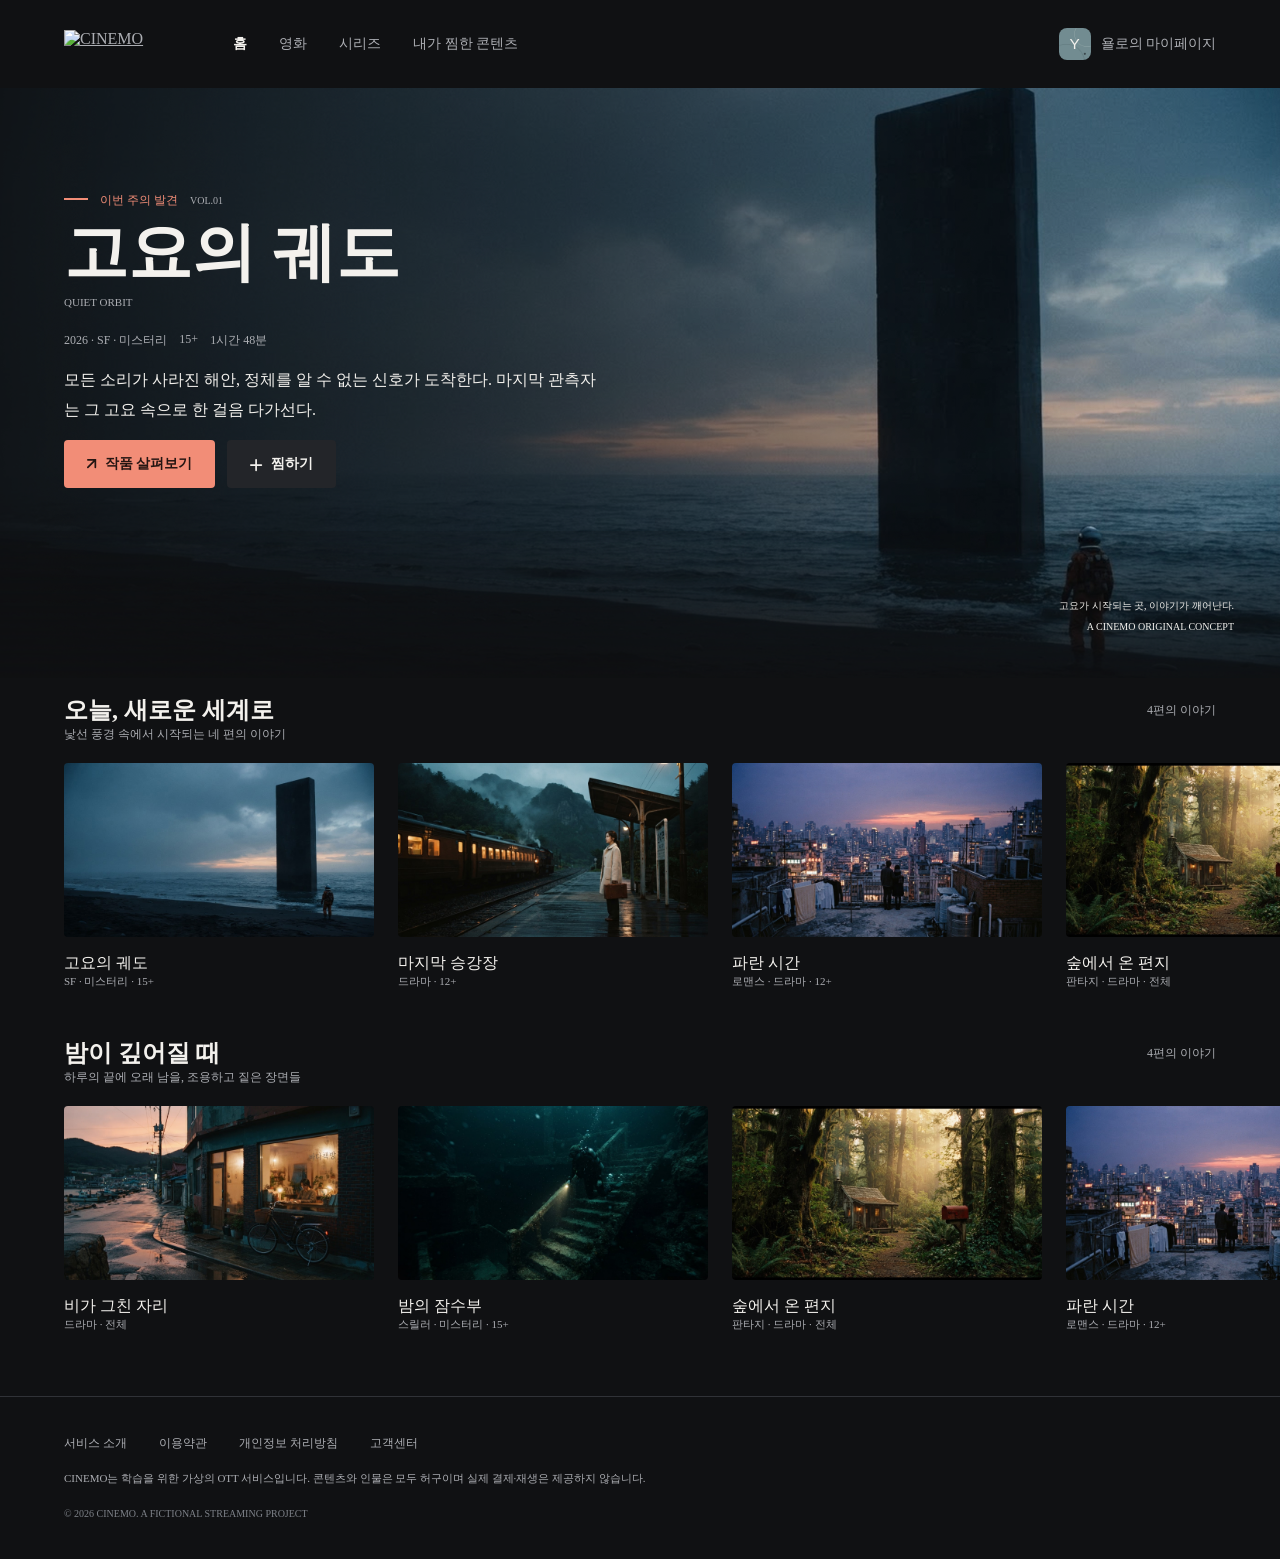
==== index.html @ b401ea73 "리셋css" ====
<!doctype html>
<html lang="ko">
  <head>
    <meta charset="UTF-8" />
    <meta name="viewport" content="width=device-width, initial-scale=1.0" />
    <title>Cinemo - Home</title>
    <link rel="stylesheet" href="styles/reset.css" />
    <link rel="stylesheet" href="styles/style.css" />
  </head>
  <body>
    <header class="header">
      <a href="index.html" class="header-logo">
        <img
          src="assets/images/netflex-identity.svg"
          alt="CINEMO"
          class="header-logo-image"
      /></a>
      <nav class="header-nav">
        <a href="index.html" class="header-nav-link header-nav-link-selected"
          >홈</a
        >
        <a href="index.html#section-1" class="header-nav-link">영화</a>
        <a href="index.html#section-2" class="header-nav-link">시리즈</a>
        <a href="mypage.html#my-content" class="header-nav-link"
          >내가 찜한 콘텐츠</a
        >
      </nav>
      <a href="mypage.html" class="header-profile">
        <span class="header-avatar">
          <img
            src="assets/images/profile-b.webp"
            alt="프로필"
            class="header-avatar-image"
          />
          <span class="header-avatar-letter">Y</span>
        </span>
        <span class="header-profile-name">욜로의 마이페이지</span>
      </a>
    </header>
    <main>
      <div class="m-s-1">
        <div class="main-visual">
          <img
            class="mv-poster"
            src="./assets/images/quiet-orbit.webp"
            alt="해변에 서 있는 거대한 석판과 사람"
          />
          <img
            class="mv-left-gradation"
            src="./assets/images/Reading-scrim.png"
            alt=""
          />
          <img
            class="mv-bottom-gradation"
            src="./assets/images/Image-fade.png"
            alt=""
          />
          <div class="main-visual-info">
            <div class="mv-up">
              <div class="mv-header">
                <span class="mv-header-badge">이번 주의 발견</span>
                <span class="mv-header-volume">VOL.01</span>
              </div>
              <div class="mv-title">
                <h1 class="mv-title-text">고요의 궤도</h1>
                <p class="mv-title-subtitle">QUIET ORBIT</p>
              </div>
              <div class="mv-details">
                <ul>
                  <li>2026 · SF · 미스터리</li>
                  <li>15+</li>
                  <li>1시간 48분</li>
                </ul>
              </div>
              <p class="mv-description">
                모든 소리가 사라진 해안, 정체를 알 수 없는 신호가 도착한다.
                마지막 관측자는 그 고요 속으로 한 걸음 다가선다.
              </p>
              <div class="mv-buttons">
                <a href="index.html#section-1" class="mv-button-left">
                  <img src="./assets/icon.svg" alt="" />
                  <span>작품 살펴보기</span>
                </a>
                <a href="mypage.html#my-content" class="mv-button-right">
                  <img src="./assets/plus-icon.svg" alt="" />
                  <span>찜하기</span>
                </a>
              </div>
            </div>
            <div class="mv-down">
              <p>고요가 시작되는 곳, 이야기가 깨어난다.</p>
              <p>A CINEMO ORIGINAL CONCEPT</p>
            </div>
          </div>
        </div>
      </div>
      <div class="m-s-2">
        <section id="section-1" class="today-new-world">
          <div class="tnw-header">
            <div class="tnw-header-up">
              <h2 class="tnw-header-up-title">오늘, 새로운 세계로</h2>
              <p class="tnw-header-up-text">4편의 이야기</p>
            </div>
            <p class="tnw-header-down">
              낯선 풍경 속에서 시작되는 네 편의 이야기
            </p>
          </div>
          <ul class="tnw-content">
            <li class="m-content-first-child">
              <article class="main-content-view quiet-orbit">
                <a href="assets/images/quiet-orbit.webp">
                  <img
                    src="./assets/images/quiet-orbit.webp"
                    alt="해변에 서있는 거대한 석판과 사람"
                /></a>
                <div>
                  <h3>고요의 궤도</h3>
                  <p>SF · 미스터리 · 15+</p>
                </div>
              </article>
            </li>
            <li>
              <article class="main-content-view last-platform">
                <a href="assets/images/last-platform.webp">
                  <img
                    src="./assets/images/last-platform.webp"
                    alt="기차가 지나가는 승강장에 서있는 여인"
                /></a>
                <div>
                  <h3>마지막 승강장</h3>
                  <p>드라마 · 12+</p>
                </div>
              </article>
            </li>
            <li>
              <article class="main-content-view blue-hour">
                <a href="assets/images/blue-hour.webp">
                  <img
                    src="./assets/images/blue-hour.webp"
                    alt="건물 옥상에서 도시를 내려다보는 남녀"
                /></a>
                <div>
                  <h3>파란 시간</h3>
                  <p>로맨스 · 드라마 · 12+</p>
                </div>
              </article>
            </li>
            <li class="m-content-last-child">
              <article class="main-content-view forest-letter">
                <a href="assets/images/forest-letter.webp">
                  <img
                    src="./assets/images/forest-letter.webp"
                    alt="숲속에 있는 오래된 집과 우체통"
                /></a>
                <div>
                  <h3>숲에서 온 편지</h3>
                  <p>판타지 · 드라마 · 전체</p>
                </div>
              </article>
            </li>
          </ul>
        </section>
        <section id="section-2" class="deep-night">
          <div class="dn-header">
            <div class="dn-header-up">
              <h2 class="dn-header-up-title">밤이 깊어질 때</h2>
              <p class="dn-header-up-text">4편의 이야기</p>
            </div>
            <p class="dn-header-down">
              하루의 끝에 오래 남을, 조용하고 짙은 장면들
            </p>
          </div>
          <ul class="dn-content">
            <li class="m-content-first-child">
              <article class="main-content-view after-rain">
                <a href="assets/images/after-rain.webp">
                  <img
                    src="./assets/images/after-rain.webp"
                    alt="비가 그친 해변마을에 가게와 앞에있는 자전거"
                /></a>
                <div>
                  <h3>비가 그친 자리</h3>
                  <p>드라마 · 전체</p>
                </div>
              </article>
            </li>
            <li>
              <article class="main-content-view night-diver">
                <a href="assets/images/night-diver.webp">
                  <img
                    src="./assets/images/night-diver.webp"
                    alt="바닷속에 계단을 내려가는 잠수부"
                /></a>
                <div>
                  <h3>밤의 잠수부</h3>
                  <p>스릴러 · 미스터리 · 15+</p>
                </div>
              </article>
            </li>
            <li>
              <article class="main-content-view forest-letter">
                <a href="assets/images/forest-letter.webp">
                  <img
                    src="./assets/images/forest-letter.webp"
                    alt="숲속에 있는 오래된 집과 우체통"
                /></a>
                <div>
                  <h3>숲에서 온 편지</h3>
                  <p>판타지 · 드라마 · 전체</p>
                </div>
              </article>
            </li>
            <li class="m-content-last-child">
              <article class="main-content-view blue-hour">
                <a href="assets/images/blue-hour.webp">
                  <img
                    src="./assets/images/blue-hour.webp"
                    alt="건물 옥상에서 도시를 내려다보는 남녀"
                /></a>
                <div>
                  <h3>파란 시간</h3>
                  <p>로맨스 · 드라마 · 12+</p>
                </div>
              </article>
            </li>
          </ul>
        </section>
      </div>
    </main>
    <footer class="footer">
      <nav class="footer-nav">
        <a href="#" class="footer-link">서비스 소개</a>
        <a href="#" class="footer-link">이용약관</a>
        <a href="#" class="footer-link">개인정보 처리방침</a>
        <a href="#" class="footer-link">고객센터</a>
      </nav>
      <p class="footer-notice">
        <span class="footer-notice-line"
          >CINEMO는 학습을 위한 가상의 OTT 서비스입니다.</span
        >
        <span class="footer-notice-line"
          >콘텐츠와 인물은 모두 허구이며 실제 결제·재생은 제공하지
          않습니다.</span
        >
      </p>
      <p class="footer-copyright">
        © 2026 CINEMO. A FICTIONAL STREAMING PROJECT
      </p>
    </footer>
  </body>
</html>
---- styles/style.css ----
/*기본세팅*/
:root {
  --background: #101113;
  --surface: #1a1c1f;
  --text: #f3f1ed;
  --secondary: #acaeb3;
  --warm-coral: #f28d77;
  --border: #303237;
  --main-button-text: #241512;
  --sub-button-text: #232529;
  --profile-background: #1a1c1f;
}
body {
  background-color: var(--background);
  margin: 0;
}

h1,
h2,
h3,
h4,
h5,
h6 {
  color: var(--text);
}
p {
  color: var(--secondary);
}
span {
  color: var(--secondary);
}
a {
  color: var(--secondary);
}
li {
  color: var(--secondary);
}
/*기본세팅*/

/*공통 헤더 */
.header {
  display: flex;
  align-items: center;
  gap: 56px;
  padding: 0px 64px;
  background-color: #101113;
  height: 88px;
  max-width: 1440px;
  margin: auto;
}

.header-logo {
  display: flex;
  align-items: center;
}

.header-logo-image {
  width: 113px;
  height: 29px;
}

.header-nav {
  display: flex;
  flex: 1;
  gap: 32px;
}

.header-nav-link {
  color: #acaeb3;
  font-size: 14px;
  font-weight: 400;
  line-height: 1;
  text-decoration: none;
}

.header-nav-link-selected {
  color: #f3f1ed;
  font-weight: 700;
}

.header-profile {
  display: flex;
  align-items: center;
  gap: 10px;
  color: #f3f1ed;
  font-size: 14px;
  line-height: 1;
  text-decoration: none;
}

.header-avatar {
  position: relative;
  display: flex;
  align-items: center;
  justify-content: center;
  width: 32px;
  height: 32px;
}

.header-avatar-image {
  position: absolute;
  top: 0;
  left: 0;
  width: 100%;
  height: 100%;
  border-radius: 8px;
  object-fit: cover;
  z-index: 0;
}

.header-avatar-image {
  position: absolute;
  top: 0;
  left: 0;
  width: 100%;
  height: 100%;
  border-radius: 8px;
  object-fit: cover;
  z-index: 0;
}

.header-avatar-letter {
  position: relative;
  z-index: 1;
  color: var(--text);
  font-family: "inter", sans-serif;
  font-size: 15.36px;
  font-weight: 400;
  line-height: 1;
}

@media (max-width: 767px) {
  .header {
    flex-wrap: wrap;
    gap: 0;
    height: auto;
    padding: 0;
  }

  .header-logo {
    height: 72px;
  }

  .header-logo-image {
    width: 93px;
    height: 23px;
  }

  .header-profile {
    height: 72px;
    margin-left: auto;
    margin-right: 24px;
  }

  .header-profile-name {
    display: none;
  }

  .header-nav {
    order: 1;
    flex: 0 0 100%;
    align-items: center;
    gap: 24px;
    height: 48px;
    border-bottom: 1px solid #303237;
  }

  .header-nav-link {
    font-size: 13px;
  }
  .header-nav {
    overflow-x: auto;
    padding-right: 0px;
  }
}
@media (max-width: 1023px) {
  .header {
    padding: 0 32px;
  }
}

/*공통 헤더 끝*/

.footer {
  display: flex;
  flex-direction: column;
  gap: 20px;
  padding: 40px 64px;
  border-top: 1px solid #303237;
  max-width: 1440px;
  margin: auto;
}
.footer-nav {
  display: flex;
  gap: 32px;
}
.footer-link {
  color: #acaeb3;
  font-size: 12px;
  line-height: 1;
  text-decoration: none;
  white-space: nowrap;
}
.footer-notice {
  margin: 0;
  color: #7e8289;
  font-size: 11px;
  line-height: 1.8;
}
.footer-copyright {
  margin: 0;
  color: #7e8289;
  font-size: 10px;
  line-height: 1;
  white-space: nowrap;
}
@media (max-width: 767px) {
  .footer-nav {
    gap: 20px;
  }
  .footer-notice-line {
    display: block;
  }
  .footer {
    padding: 32px 24px;
  }
}
@media (max-width: 359px) {
  .footer {
    padding: 32px 16px;
  }
  .footer-nav {
    gap: 16px;
  }
  .footer-notice {
    font-size: 10px;
  }
}

/*메인 인덱스 시작*/

/*메인 인덱스 섹션1 시작*/

.main-visual {
  position: relative;
  width: 100%;
  height: 590px;
  overflow: hidden;
  max-width: 1440px;
  margin: auto;
}
.mv-poster {
  width: 100%;
  height: 100%;
  object-fit: cover;
  position: absolute;
  z-index: 0;
}
.m-s-1 ul {
  list-style: none;
  margin: 0;
  padding: 0;
}
.mv-left-gradation {
  width: 100%;
  height: 100%;
  object-fit: cover;
  position: absolute;
  z-index: 1;
}
.mv-bottom-gradation {
  width: 100%;
  height: 25%;
  object-fit: cover;
  position: absolute;
  z-index: 1;
  bottom: 0;
}
.main-visual-info {
  width: 100%;
  height: 100%;
  position: relative;
  z-index: 2;
  gap: 24px;
  display: flex;
  flex-direction: column;
  padding: 104px 505px 72px 64px;
}

.mv-up {
  width: 540px;
  gap: 24px;
}
.mv-down {
  align-self: flex-end;
  margin-right: 100px;
}
.mv-header {
  display: flex;
  align-items: center;
  gap: 12px;
}
.mv-header-badge::before {
  content: "";
  width: 24px;
  height: 2px;
  background-color: var(--warm-coral);
  display: inline-block;
  margin-bottom: 4px;
  margin-right: 12px;
}
.mv-details > ul {
  display: flex;
  flex-direction: row;
  gap: 12px;
  margin-top: 24px;
}
.mv-buttons {
  display: flex;
  flex-direction: row;
  gap: 12px;
}
.mv-button-left {
  background-color: var(--warm-coral);
  width: 151px;
  height: 48px;
  border: none;
  border-radius: 4px;
  display: flex;
  justify-content: center;
  align-items: center;
  gap: 8px;
  display: inline-flex;
  align-items: center;
  text-decoration: none;
}
.mv-button-right {
  background-color: var(--sub-button-text);
  width: 109px;
  height: 48px;
  border: none;
  border-radius: 4px;
  display: flex;
  justify-content: center;
  align-items: center;
  gap: 8px;
  display: inline-flex;
  align-items: center;
  text-decoration: none;
}
.mv-button-right img {
  padding-top: 3px;
}
.mv-buttons button {
  cursor: pointer;
}
.mv-button-left:hover {
  background-color: #f7a18e;
}
.mv-button-left:active {
  background-color: #de765f;
}
.mv-button-right:hover {
  background-color: #35383d;
}
.mv-button-right:active {
  background-color: #17191c;
}

.mv-down {
  display: flex;
  flex-direction: column;
  gap: 8px;
  align-items: end;
  margin: auto 110px 150px auto;
}

.mv-header-badge {
  font-size: 12px;
  font-weight: 500;
  color: var(--warm-coral);
}
.mv-header-volume {
  font-size: 10px;
  font-weight: 400;
}
.mv-title-text {
  font-size: 64px;
  font-weight: 700;
  margin: 0;
}
.mv-title-subtitle {
  font-size: 11px;
  font-weight: 400;
  margin: 0;
}
.mv-details li {
  font-size: 12px;
  font-weight: 400;
}
.mv-description {
  font-size: 16px;
  font-weight: 400;
  line-height: 185%;
  color: var(--text);
}
.mv-button-left span {
  font-size: 14px;
  font-weight: 700;
  color: var(--main-button-text);
}
.mv-button-right span {
  font-size: 14px;
  font-weight: 700;
  color: var(--text);
}

.mv-down p {
  font-size: 10px;
  font-weight: 400;
  margin: 0;
  color: var(--text);
}

@media (max-width: 767px) {
  .main-visual {
    position: relative;
    width: 100%;
    height: 573px;
    overflow: hidden;
    margin: auto;
    object-position: center;
  }
  .mv-poster {
    width: 100%;
    height: 390px;
    object-position: 70%center;
  }
  .mv-up {
    width: 342px;
    gap: 20px;
  }
  .mv-left-gradation {
    display: none;
  }
  .mv-bottom-gradation {
    height: 50%;
    margin-bottom: 183px;
  }
  .main-visual-info {
    margin-top: 185px;
    padding-left: 24px;
  }
  .mv-down {
    display: none;
  }
  .mv-title-text {
    font-size: 40px;
  }
  .mv-description {
    font-size: 14px;
  }
}
.main-content-view {
  cursor: pointer;
}
/*메인 인덱스 섹션1 끝*/

/*메인 인덱스 섹션2 시작*/

main .m-s-2 img {
  width: 310px;
  height: 174px;
  object-fit: cover;
  border-radius: 4px;
}
.m-s-2 ul {
  list-style: none;
  margin: 0;
  padding: 0;
  overflow-x: auto;
}
.m-s-2 ul::-webkit-scrollbar {
  height: 5px;
  width: 100%;
}
.m-s-2 ul::-webkit-scrollbar-track {
  background-color: var(--sub-button-text);
}
.m-s-2 ul::-webkit-scrollbar-thumb {
  background-color: #7e8289;
}
.m-s-2 ul::-webkit-scrollbar-thumb:hover {
  background-color: #a5adb7;
}
.today-new-world,
.deep-night {
  display: flex;
  flex-direction: column;
  box-sizing: border-box;
  gap: 20px;
  max-width: 1440px;
  margin: auto;
}
.today-new-world {
  padding-top: 16px;
}
.deep-night {
  padding-top: 48px;
  padding-bottom: 64px;
}
.tnw-header,
.dn-header {
  display: flex;
  flex-direction: column;
  box-sizing: border-box;
  max-width: 1440px;
  padding: 0 64px 0 64px;
}
.tnw-header-up,
.dn-header-up {
  display: flex;
  flex-direction: row;
  justify-content: space-between;
  box-sizing: border-box;
  align-items: center;
}

.tnw-content,
.dn-content {
  display: flex;
  flex-direction: row;
  column-gap: 24px;
  width: 100%;
  box-sizing: border-box;
}
.main-content-view {
  display: flex;
  flex-direction: column;
  width: 100%;
  box-sizing: border-box;
  gap: 12px;
}
.m-content-first-child {
  padding-left: 64px;
}
.m-content-last-child {
  padding-right: 64px;
}

.today-new-world h2,
.deep-night h2 {
  font-size: 24px;
  font-weight: 700;
  margin: 0;
}
.today-new-world h3,
.deep-night h3 {
  font-size: 16px;
  font-weight: 500;
  margin: 0;
}
.tnw-content p,
.dn-content p {
  font-size: 11px;
  font-weight: 400;
  margin: 0;
}
.tnw-header p,
.dn-header p {
  font-size: 12px;
  font-weight: 400;
  margin: 0;
}
@media (max-width: 1023px) {
  .m-s-2 ul::-webkit-scrollbar {
    height: 4px;
  }
}
@media (max-width: 767px) {
  .tnw-header,
  .dn-header {
    padding: 0 24px 0 24px;
  }
  .m-content-first-child {
    padding-left: 24px;
  }
  .m-content-last-child {
    padding-right: 24px;
  }
  .today-new-world {
    padding-top: 8px;
  }
  .deep-night {
    padding-top: 36px;
    padding-bottom: 40px;
  }
  .tnw-header-up-text,
  .dn-header-up-text {
    display: none;
  }
  .today-new-world h2,
  .deep-night h2 {
    font-size: 20px;
  }
  .m-s-2 ul::-webkit-scrollbar {
    height: 3px;
  }
}

/*메인 인덱스 섹션2 끝*/

/*마이페이지 시작*/

@media (max-width: 767px) {
  .mypage-mypage .mypage-profile {
    margin-left: auto 24px auto 24px;
  }
}

/*마이페이지 헤더 시작*/
.header-profile-name-mypage {
  color: #f28d77;
}
@media (max-width: 767px) {
  .header-profile-name-mypage {
    display: none;
  }
}
/*마이페이지 헤더 끝*/

/*마이페이지 섹션 시작*/
.mypage-container {
  max-width: 1440px;
  margin: auto;
  padding: 56px 64px 64px;
  gap: 48px;
}
.mypage-mypage {
  align-content: center;
  gap: 12px;
  margin-bottom: 48px;
}
.mypage-my-cinemo {
  font-size: 11px;
  color: var(--warm-coral);
  margin: 0;
}
.mypage-mypage h1 {
  margin: 0;
  padding-bottom: 12px;
  padding-top: 12px;
}
.mypage-mypage h2 {
  font-size: 40px;
  font-weight: 700;
  margin: 0;
}
.mypage-mypage-p {
  font-size: 15px;
  color: var(--secondary);
  margin: 0;
}
.mypage-mypage h1 {
  font-size: 40px;
}

/*마이페이지 마이프로필*/

.mypage-profile {
  display: flex;
  background-color: var(--profile-background);
  border-radius: 4px;
  padding: 32px;
  box-sizing: border-box;
  height: 152px;
}
.mypage-profile-image-box {
  display: flex;
  flex-direction: row;
  align-items: center;
  gap: 24px;
  justify-content: space-between;
  width: 100%;
}
.mypage-profile-imageY {
  display: flex;
  justify-content: center;
  align-items: center;
  width: 88px;
  height: 88px;
  font-size: 42px;
  background: url("../assets/images/profile-b.webp") center / contain no-repeat;
  flex-shrink: 0;
}
.mypage-profile-image-Y {
  color: var(--text);
}
.maypage-profile-moum {
  display: flex;
  flex-direction: row;
}
.mypage-profile-name-yolo {
  display: flex;
  align-items: center;
  gap: 12px;
  margin: 0px;
}
.mypage-profile-left-menu {
  display: flex;
  flex-direction: row;
  align-items: center;
  gap: 28px;
}
.mypage-profile-name-text {
  display: flex;
  flex-direction: column;
  margin: 0;
  gap: 8px;
}
.mypage-profile-name-text > div {
  display: flex;
  flex-direction: row;
  gap: 12px;
  align-items: center;
}
.mypage-basic-profile {
  font-size: 11px;
  color: var(--warm-coral);
}
.mypage-profile-button-mom {
  display: flex;
  align-items: center;
}
.mypage-profile-button {
  display: flex;
  align-items: center;
  border: 1px solid var(--border);
  height: 48px;
  padding: 0 24px;
  border-radius: 4px;
  text-decoration: none;
  gap: 8px;
}
.mypage-profile-button:hover {
  background-color: #2b2e33;
}
.mypage-profile-button:active {
  background-color: #101113;
}
.mypage-profile-img {
  width: 15px;
  height: 13.5px;
}
.mypage-profile-name-yolo {
  font-size: 28px;
  font-weight: 700;
  margin: 0;
}
.mypage-basic-profile {
  font-size: 11px;
  font-weight: 400;
  margin: 0;
}
.mypage-profile-button span {
  font-size: 14px;
  font-weight: 700;
  color: var(--text);
}
.mypage-profile-s-text {
  font-size: 13px;
  font-weight: 400;
  margin: 0;
}
.mypage-profile-s-text-2 {
  font-size: 11px;
  font-weight: 400;
  margin: 0;
  color: #7e8289;
}
.mypage-profile-s-pc {
  margin: 0px;
}
.mypage-profile-s-mobile {
  display: none;
}
@media (max-width: 767px) {
  .mypage-profile-button {
    display: flex;
    background-color: var(--profile-background);
    color: var(--text);
    border: 1px solid var(--border);
    border-radius: 4px;
    font-size: 13px;
    gap: 9.5px;
    padding: 15.5px 22px;
  }
  .mypage-profile-img {
    display: none;
  }
  .mypage-mypage {
    align-content: center;
    gap: 12px;
  }
  .mypage-profile {
    display: flex;
    background-color: var(--profile-background);
    margin: 48px 0;
    width: 100%;
    height: 176px;
  }
  .mypage-mypage h1 {
    font-size: 30px;
  }
  .mypage-container {
    padding: 36px 24px 40px 24px;
  }
  .maypage-profile-moum {
    flex-direction: column;
  }
  .mypage-profile-s-text-2 {
    display: none;
  }
  .mypage-profile-s-pc {
    display: none;
  }
  .mypage-profile-s-mobile {
    display: block;
    font-size: 11px;
  }
}
@media (max-width: 767px) {
  .mypage-profile {
    padding: 24px;
  }
  .mypage-profile-image-box {
    flex-direction: column;
    align-items: flex-start;
  }
  .mypage-profile-button {
    display: flex;
    align-items: center;
    border: 1px solid var(--border);
    height: 16px;
    padding: 12px 16px;
    border-radius: 4px;
    text-decoration: none;
    gap: 8px;
  }
  .mypage-profile-button-mom {
    display: flex;
    justify-content: space-between;
    width: 100%;
  }
  .mypage-profile-imageY {
    width: 64px;
    height: 64px;
  }
  .mypage-profile-s-mobile {
    margin: 0;
  }
  .mypage-profile {
    height: 176px;
  }
  .mypage-profile-imageY {
    font-size: 30.72px;
  }
  .mypage-profile-name-yolo {
    font-size: 22px;
  }
}

/* 컨텐츠 */

.content-images {
  margin-top: 48px;
}
.mypage-content-header {
  display: flex;
  align-items: center;
  flex-direction: row;
  justify-content: space-between;
}
.mypage-content {
  display: grid;
  grid-template-columns: repeat(4, minmax(0, 1fr));
  gap: 24px;
  width: auto;
  height: auto;
  object-fit: cover;
  list-style: none;
  padding: 0;
}
.mypage-content div img {
  max-width: 100%;
  padding: 0px;
}
.mypage-content-header h2 {
  font-size: 24px;
  font-weight: 700;
  margin: 0;
}
.mypage-content-header p {
  font-size: 12px;
  font-weight: 400;
  margin: 0;
}
.mypage-image-box {
  position: relative;
}
.check-box {
  position: absolute;
  background-color: #101113d9;
  top: 10px;
  right: 10px;
  width: 28px;
  height: 28px;
  border-radius: 4px;
  display: flex;
  justify-content: center;
  align-items: center;
}
.mypage-content h3 {
  font-size: 16px;
  font-weight: 500;
  margin: 0;
  padding-bottom: 4px;
}
.mypage-content p {
  font-size: 11px;
  font-weight: 400;
  margin: 0;
}
@media (max-width: 767px) {
  .mypage-content {
    grid-template-columns: repeat(2, minmax(0, 1fr));
    margin: 24px 0 36px;
    gap: 16px;
  }
  .mypage-content h3 {
    font-size: 14px;
  }
  .mypage-content-header h2 {
    font-size: 20px;
  }
}

/* 계정 설정 */

.mypage-account-settings {
  margin-top: 48px;
  display: flex;
  flex-direction: column;
  gap: 24px;
}
.mypage-content-text-moum {
  display: flex;
  flex-direction: row;
}
.mypage-content-list > div {
  padding: 24px 0;
}
.mypage-content-text-e {
  display: flex;
  align-items: center;
  border-top: 1px solid var(--border);
  border-bottom: 1px solid var(--border);
  justify-content: space-between;
}
.mypage-content-text-p {
  display: flex;
  align-items: center;
  border-bottom: 1px solid var(--border);
  justify-content: space-between;
}
.mypage-content-text-m {
  display: flex;
  align-items: center;
  border-bottom: 1px solid var(--border);
  justify-content: space-between;
}
.mypage-content-text-l {
  display: flex;
  align-items: center;
  border-bottom: 1px solid var(--border);
  justify-content: space-between;
}
.mypage-content-text {
  display: flex;
  width: 180px;
}
.mypage-content-button {
  display: flex;
  margin-left: auto;
  background-color: var(--background);
  border: none;
  color: var(--warm-coral);
  flex-shrink: 0;
}
.mypage-logout {
  display: flex;
  flex-direction: row;
  align-items: center;
}
.mypage-content-logout-p {
  margin: 0;
}
.mypage-content-logout-link {
  margin-left: auto;
  text-decoration: none;
}
.mypage-content-logout-button {
  color: var(--secondary);
  background-color: var(--background);
  border: none;
}
.mypage-profile-button:hover {
  cursor: pointer;
}
.mypage-content li:hover {
  cursor: pointer;
}
.mypage-content-button {
  cursor: pointer;
}
.mypage-content-logout-button {
  cursor: pointer;
}
.mypage-account-settings h2 {
  font-size: 24px;
  font-weight: 700;
  margin: 0;
}
.mypage-content-text {
  font-size: 14px;
  font-weight: 400;
  margin: 0;
}
.mypage-content-input {
  font-size: 14px;
  font-weight: 400;
  margin: 0;
  color: var(--text);
}
.mypage-content-button {
  font-size: 13px;
  font-weight: 400;
  margin: 0;
}
.mypage-content-logout-p {
  font-size: 11px;
  font-weight: 400;
  margin: 0;
  color: #7e8289;
}
.mypage-content-logout-button {
  font-size: 13px;
  font-weight: 400;
  margin: 0;
}
@media (max-width: 767px) {
  .mypage-content-text-moum {
    display: flex;
    flex-direction: column;
    gap: 6px;
    height: auto;
  }
  .mypage-content-text {
    margin: 0;
  }
  .mypage-content-input {
    margin: 0;
  }
  .mypage-account-settings h2 {
    font-size: 20px;
  }
}

/*프로필 섹션 시작*/

.profile-selection {
  gap: 56px;
  padding-top: 116px;
  padding-bottom: 120px;
}
.profile-introduction {
  gap: 16px;
}
.profile-eyebrow {
  display: flex;
  justify-content: center;
  font-size: 10px;
  color: var(--warm-coral);
}

.profile-title {
  display: flex;
  justify-content: center;
  font-size: 40px;
  color: var(--text);
}

.profile-description {
  display: flex;
  justify-content: center;
  font-size: 15px;
  color: var(--secondary);
}

.profile-options {
  display: flex;
  flex-direction: row;
  justify-content: center;
  gap: 40px;
  margin-top: 56px;
  margin-bottom: 56px;
}

.profile-card {
  display: flex;
  flex-direction: column;
  width: 152px;
  gap: 16px;
  text-decoration: none;
}
.profile-image {
  display: flex;
  justify-content: center;
  align-items: center;
  flex-shrink: 0;
  width: 152px;
  height: 152px;
  border-radius: 8px;
  background-size: cover;
  background-position: center;
  color: #f3f1ed;
  font-family: "Inter", sans-serif;
  font-size: 72.96px;
  font-weight: 400;
  line-height: 1;
}

.profile-image-y {
  background-color: #718c91;
  background-image: url("../assets/images/profile-b.webp");
}
.profile-image-j {
  background-color: #c0a57e;
  background-image: url("../assets/images/profile-y.webp");
}
.profile-image-m {
  background-color: #9593ad;
  background-image: url("../assets/images/Profile-p.webp");
}
.profile-image-g {
  background-color: #7b8c75;
  background-image: url("../assets/images/profile-g.webp");
}

.profile-info {
  display: flex;
  flex-direction: column;
  align-items: center;
  gap: 6px;
}
.profile-name {
  margin: 0;
  font-size: 18px;
  line-height: 1.2;
  color: var(--text);
  text-align: center;
}

.profile-bio {
  margin: 0;
  font-size: 11px;
  line-height: 1.2;
  color: var(--secondary);
  text-align: center;
}
.button-mom {
  display: flex;
  justify-content: center;
  align-items: center;
}
.button-mom a {
  text-decoration: none;
}
.profile-manage-button {
  background-color: var(--background);
  width: 138px;
  height: 48px;
  display: flex;
  justify-content: center;
  align-items: center;
  border: 1px solid var(--border);
  border-radius: 4px;
  cursor: pointer;
  text-decoration: none;
  gap: 8px;
}
.profile-manage-button:hover {
  background-color: #202226;
}
.profile-manage-button:active {
  background-color: #08090a;
}
.profile-label {
  font-size: 14px;
  color: var(--text);
}
/*프로필 섹션 끝*/

/*프로필 푸터 시작*/
.profile-footer {
  display: flex;
  justify-content: center;
  font-size: 12px;
  color: var(--secondary);
}
/*프로필 푸터 끝*/

/*프로필 끝*/
@media (max-width: 767px) {
  .profile-selection {
    padding: 56px 24px;
  }
  .profile-title {
    font-size: 28px;
  }
  .profile-info p {
    display: none;
  }
  .profile-description {
    font-size: 13px;
    margin-top: 0;
    margin-bottom: 40px;
  }
  .profile-manage-button {
    margin-top: 40px;
  }
  .profile-footer {
    display: flex;
    height: 111px;
  }
  .profile-options {
    display: grid;
    grid-template-columns: 1fr 1fr;
    column-gap: 32px;
    justify-items: center;
    align-items: center;
    margin: auto;
    width: 60%;
  }
}
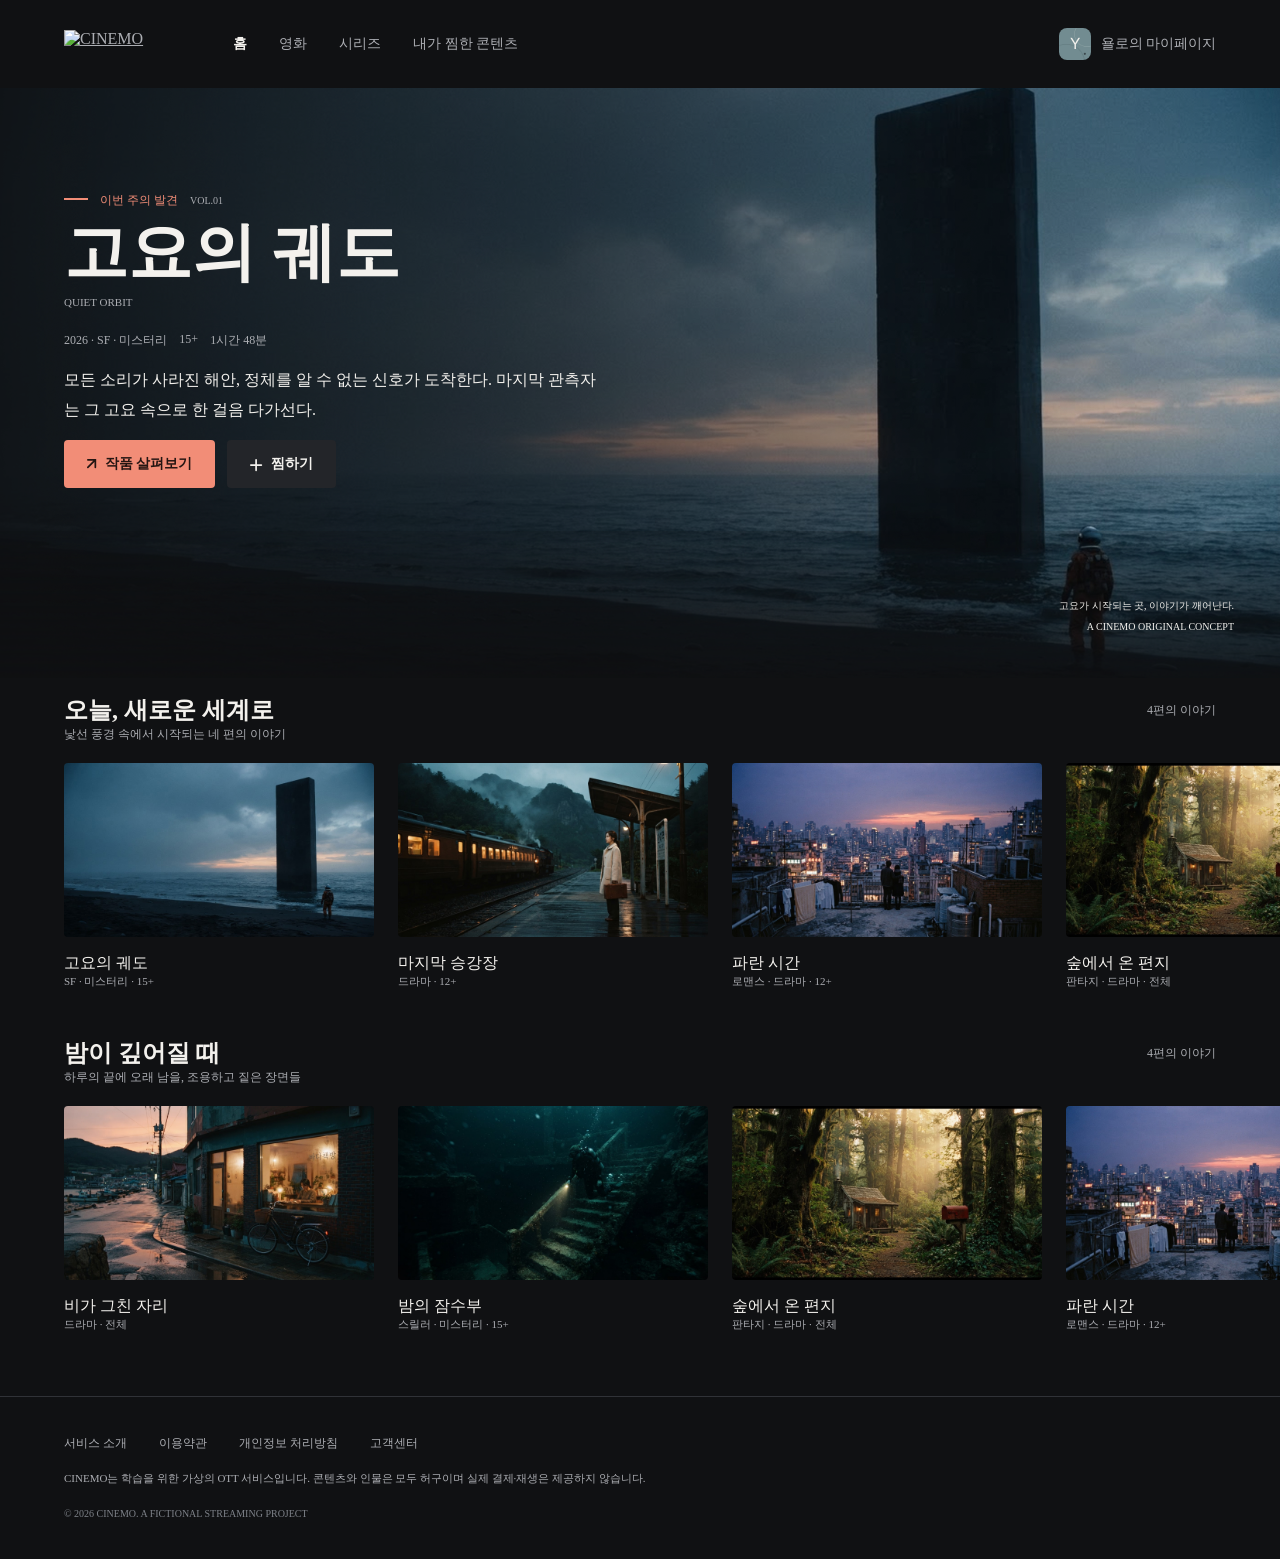
==== commit 214515cd: "폰트넣기" ====
--- a/index.html
+++ b/index.html
@@ -6,6 +6,14 @@
     <title>Cinemo - Home</title>
     <link rel="stylesheet" href="styles/reset.css" />
     <link rel="stylesheet" href="styles/style.css" />
+    <link
+      href="https://fonts.googleapis.com/css2?family=Noto+Sans+KR:wght@400;500;600;700&display=swap"
+      rel="stylesheet"
+    />
+    <link
+      href="https://fonts.googleapis.com/css2?family=Inter:wght@400;500;600;700&display=swap"
+      rel="stylesheet"
+    />
   </head>
   <body>
     <header class="header">
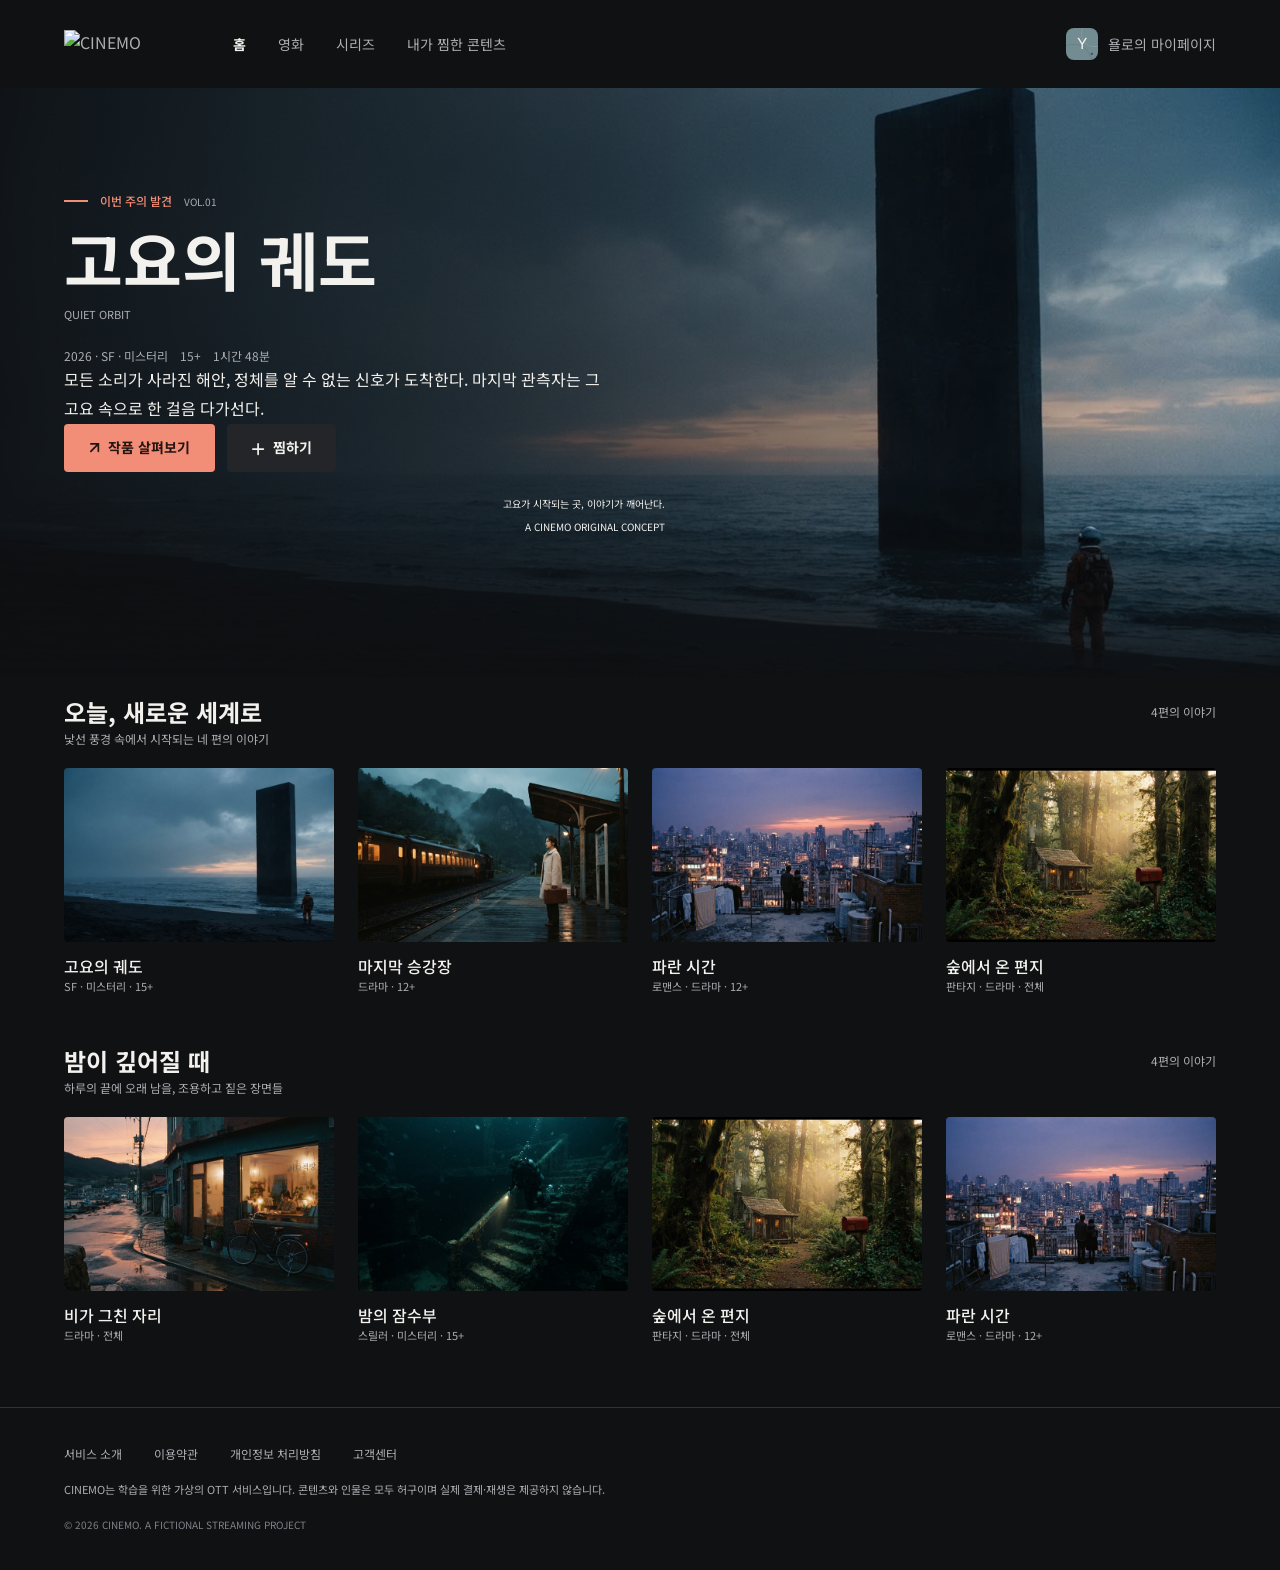
==== commit c4c1b364: "폰트 링크" ====
--- a/index.html
+++ b/index.html
@@ -6,6 +6,8 @@
     <title>Cinemo - Home</title>
     <link rel="stylesheet" href="styles/reset.css" />
     <link rel="stylesheet" href="styles/style.css" />
+    <link rel="preconnect" href="https://fonts.googleapis.com" />
+    <link rel="preconnect" href="https://fonts.gstatic.com/" crossorigin />
     <link
       href="https://fonts.googleapis.com/css2?family=Noto+Sans+KR:wght@400;500;600;700&display=swap"
       rel="stylesheet"
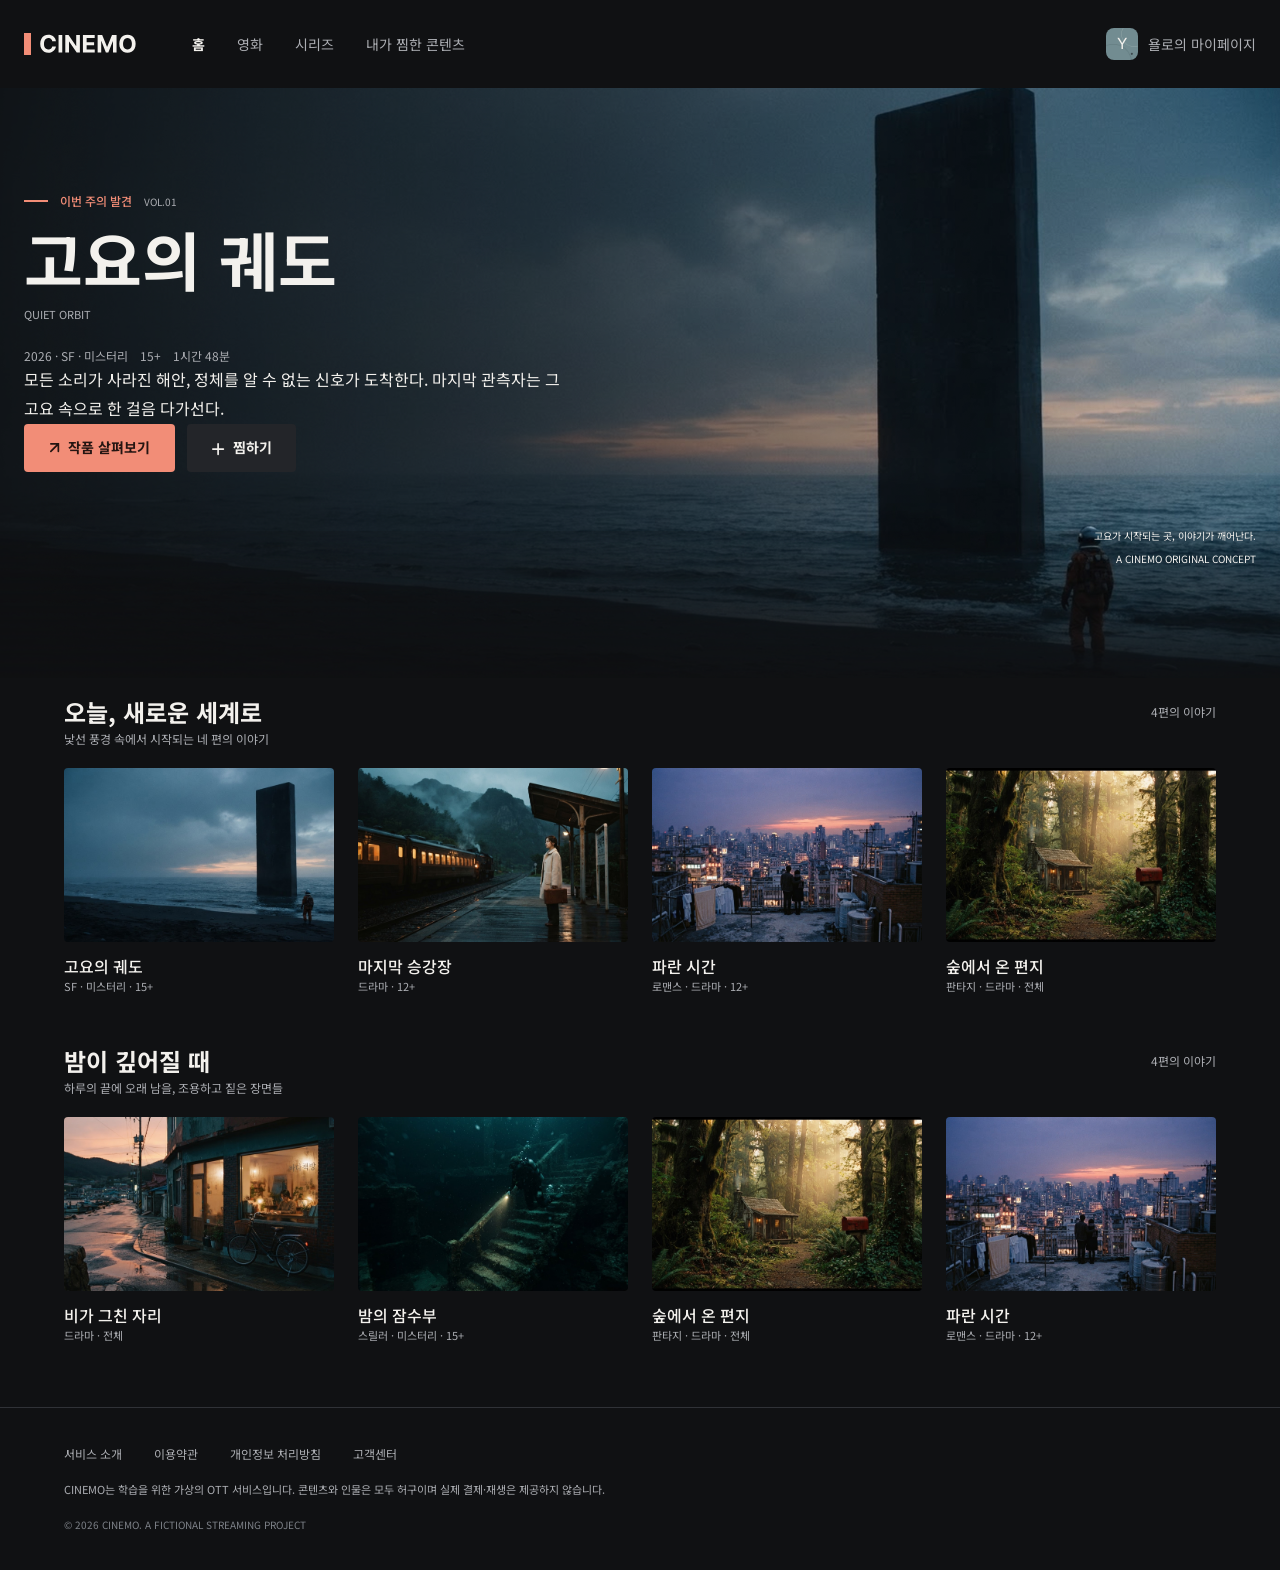
==== commit b3554969: "mypage 최종" ====
--- a/index.html
+++ b/index.html
@@ -19,33 +19,47 @@
   </head>
   <body>
     <header class="header">
-      <a href="index.html" class="header-logo">
-        <img
-          src="assets/images/netflex-identity.svg"
-          alt="CINEMO"
-          class="header-logo-image"
-      /></a>
-      <nav class="header-nav">
-        <a href="index.html" class="header-nav-link header-nav-link-selected"
-          >홈</a
-        >
-        <a href="index.html#section-1" class="header-nav-link">영화</a>
-        <a href="index.html#section-2" class="header-nav-link">시리즈</a>
-        <a href="mypage.html#my-content" class="header-nav-link"
-          >내가 찜한 콘텐츠</a
-        >
-      </nav>
-      <a href="mypage.html" class="header-profile">
-        <span class="header-avatar">
-          <img
-            src="assets/images/profile-b.webp"
-            alt="프로필"
-            class="header-avatar-image"
-          />
-          <span class="header-avatar-letter">Y</span>
-        </span>
-        <span class="header-profile-name">욜로의 마이페이지</span>
-      </a>
+      <div class="header-inner-container">
+        <h1>
+          <a href="index.html" class="header-logo">
+            <svg
+              width="112"
+              height="22"
+              viewBox="0 0 112 22"
+              fill="none"
+              xmlns="http://www.w3.org/2000/svg"
+            >
+              <rect width="7" height="22" fill="#F28D77" />
+              <path
+                d="M31.9176 8.15625H28.1847C28.1165 7.6733 27.9773 7.24432 27.767 6.86932C27.5568 6.48864 27.2869 6.16477 26.9574 5.89773C26.6278 5.63068 26.2472 5.42614 25.8153 5.28409C25.3892 5.14205 24.9261 5.07102 24.4261 5.07102C23.5227 5.07102 22.7358 5.29545 22.0653 5.74432C21.3949 6.1875 20.875 6.83523 20.5057 7.6875C20.1364 8.53409 19.9517 9.5625 19.9517 10.7727C19.9517 12.017 20.1364 13.0625 20.5057 13.9091C20.8807 14.7557 21.4034 15.3949 22.0739 15.8267C22.7443 16.2585 23.5199 16.4744 24.4006 16.4744C24.8949 16.4744 25.3523 16.4091 25.7727 16.2784C26.1989 16.1477 26.5767 15.9574 26.9062 15.7074C27.2358 15.4517 27.5085 15.142 27.7244 14.7784C27.946 14.4148 28.0994 14 28.1847 13.5341L31.9176 13.5511C31.821 14.3523 31.5795 15.125 31.1932 15.8693C30.8125 16.608 30.2983 17.2699 29.6506 17.8551C29.0085 18.4347 28.2415 18.8949 27.3494 19.2358C26.4631 19.571 25.4602 19.7386 24.3409 19.7386C22.7841 19.7386 21.392 19.3864 20.1648 18.6818C18.9432 17.9773 17.9773 16.9574 17.267 15.6222C16.5625 14.2869 16.2102 12.6705 16.2102 10.7727C16.2102 8.86932 16.5682 7.25 17.2841 5.91477C18 4.57955 18.9716 3.5625 20.1989 2.86364C21.4261 2.15909 22.8068 1.80682 24.3409 1.80682C25.3523 1.80682 26.2898 1.94886 27.1534 2.23295C28.0227 2.51705 28.7926 2.93182 29.4631 3.47727C30.1335 4.01704 30.679 4.67898 31.0994 5.46307C31.5256 6.24716 31.7983 7.14489 31.9176 8.15625ZM38.2543 2.04545V19.5H34.5639V2.04545H38.2543ZM55.8899 2.04545V19.5H52.7024L45.1087 8.5142H44.9808V19.5H41.2905V2.04545H44.5291L52.0632 13.0227H52.2166V2.04545H55.8899ZM58.9389 19.5V2.04545H70.7003V5.08807H62.6293V9.24716H70.0952V12.2898H62.6293V16.4574H70.7344V19.5H58.9389ZM73.6342 2.04545H78.1854L82.9922 13.7727H83.1967L88.0035 2.04545H92.5547V19.5H88.9751V8.1392H88.8303L84.3132
+19.4148H81.8757L77.3587 8.09659H77.2138V19.5H73.6342V2.04545ZM111.635 10.7727C111.635 12.6761 111.274 14.2955 110.553 15.6307C109.837 16.9659 108.859 17.9858 107.621 18.6903C106.388 19.3892 105.001 19.7386 103.462 19.7386C101.911 19.7386 100.518 19.3864 99.2855 18.6818C98.0526 17.9773 97.0781 16.9574 96.3622 15.6222C95.6463 14.2869 95.2884 12.6705 95.2884 10.7727C95.2884 8.86932 95.6463 7.25 96.3622 5.91477C97.0781 4.57955 98.0526 3.5625 99.2855 2.86364C100.518 2.15909 101.911 1.80682 103.462 1.80682C105.001 1.80682 106.388 2.15909 107.621 2.86364C108.859 3.5625 109.837 4.57955 110.553 5.91477C111.274 7.25 111.635 8.86932 111.635 10.7727ZM107.893 10.7727C107.893 9.53977 107.709 8.5 107.339 7.65341C106.976 6.80682 106.462 6.16477 105.797 5.72727C105.132 5.28977 104.354 5.07102 103.462 5.07102C102.57 5.07102 101.791 5.28977 101.126 5.72727C100.462 6.16477 99.9446 6.80682 99.5753 7.65341C99.2116 8.5 99.0298 9.53977 99.0298 10.7727C99.0298 12.0057 99.2116 13.0455 99.5753 13.892C99.9446 14.7386 100.462 15.3807 101.126 15.8182C101.791 16.2557 102.57 16.4744 103.462 16.4744C104.354 16.4744 105.132 16.2557 105.797 15.8182C106.462 15.3807 106.976 14.7386 107.339 13.892C107.709 13.0455 107.893 12.0057 107.893 10.7727Z"
+                fill="#F3F1ED"
+              />
+            </svg>
+          </a>
+        </h1>
+        <nav class="header-nav">
+          <a href="index.html" class="header-nav-link header-nav-link-selected"
+            >홈</a
+          >
+          <a href="index.html#section-1" class="header-nav-link">영화</a>
+          <a href="index.html#section-2" class="header-nav-link">시리즈</a>
+          <a href="mypage.html#my-content" class="header-nav-link"
+            >내가 찜한 콘텐츠</a
+          >
+        </nav>
+        <a href="mypage.html" class="header-profile">
+          <span class="header-avatar">
+            <img
+              src="assets/images/profile-b.webp"
+              alt="프로필"
+              class="header-avatar-image"
+            />
+            <span class="header-avatar-letter">Y</span>
+          </span>
+          <span class="header-profile-name">욜로의 마이페이지</span>
+        </a>
+      </div>
     </header>
     <main>
       <div class="m-s-1">
--- a/styles/style.css
+++ b/styles/style.css
@@ -39,14 +39,18 @@
 
 /*공통 헤더 */
 .header {
+  background-color: #101113;
+}
+
+.header-inner-container {
+  margin: auto;
+  padding: 0px 24px;
+  max-width: 1440px;
+  width: 100%;
+  height: 88px;
   display: flex;
   align-items: center;
   gap: 56px;
-  padding: 0px 64px;
-  background-color: #101113;
-  height: 88px;
-  max-width: 1440px;
-  margin: auto;
 }
 
 .header-logo {
@@ -130,11 +134,11 @@
 }
 
 @media (max-width: 767px) {
-  .header {
+  .header-inner-container {
     flex-wrap: wrap;
     gap: 0;
     height: auto;
-    padding: 0;
+    padding: 0 16px;
   }
 
   .header-logo {
@@ -149,7 +153,6 @@
   .header-profile {
     height: 72px;
     margin-left: auto;
-    margin-right: 24px;
   }
 
   .header-profile-name {
@@ -173,11 +176,6 @@
     padding-right: 0px;
   }
 }
-@media (max-width: 1023px) {
-  .header {
-    padding: 0 32px;
-  }
-}
 
 /*공통 헤더 끝*/
 
@@ -245,16 +243,13 @@
   position: relative;
   width: 100%;
   height: 590px;
-  overflow: hidden;
-  max-width: 1440px;
-  margin: auto;
 }
 .mv-poster {
   width: 100%;
   height: 100%;
   object-fit: cover;
   position: absolute;
-  z-index: 0;
+  z-index: -1;
 }
 .m-s-1 ul {
   list-style: none;
@@ -266,25 +261,25 @@
   height: 100%;
   object-fit: cover;
   position: absolute;
-  z-index: 1;
+  z-index: -1;
 }
 .mv-bottom-gradation {
   width: 100%;
   height: 25%;
   object-fit: cover;
   position: absolute;
-  z-index: 1;
+  z-index: -1;
   bottom: 0;
 }
 .main-visual-info {
+  margin: 0 auto;
+  max-width: 1440px;
   width: 100%;
   height: 100%;
-  position: relative;
-  z-index: 2;
-  gap: 24px;
+  gap: 56px;
   display: flex;
   flex-direction: column;
-  padding: 104px 505px 72px 64px;
+  padding: 104px 24px 72px 24px;
 }
 
 .mv-up {
@@ -293,7 +288,6 @@
 }
 .mv-down {
   align-self: flex-end;
-  margin-right: 100px;
 }
 .mv-header {
   display: flex;
@@ -372,7 +366,6 @@
   flex-direction: column;
   gap: 8px;
   align-items: end;
-  margin: auto 110px 150px auto;
 }
 
 .mv-header-badge {
@@ -646,7 +639,7 @@
   color: var(--warm-coral);
   margin: 0;
 }
-.mypage-mypage h1 {
+.mypage-mypage h2 {
   margin: 0;
   padding-bottom: 12px;
   padding-top: 12px;
@@ -703,7 +696,7 @@
 .mypage-profile-name-yolo {
   display: flex;
   align-items: center;
-  gap: 12px;
+  gap: 8px;
   margin: 0px;
 }
 .mypage-profile-left-menu {
@@ -718,7 +711,7 @@
   margin: 0;
   gap: 8px;
 }
-.mypage-profile-name-text > div {
+.mypage-profile-name-text div {
   display: flex;
   flex-direction: row;
   gap: 12px;
@@ -754,7 +747,6 @@
 }
 .mypage-profile-name-yolo {
   font-size: 28px;
-  font-weight: 700;
   margin: 0;
 }
 .mypage-basic-profile {
@@ -772,14 +764,9 @@
   font-weight: 400;
   margin: 0;
 }
-.mypage-profile-s-text-2 {
-  font-size: 11px;
-  font-weight: 400;
-  margin: 0;
-  color: #7e8289;
-}
 .mypage-profile-s-pc {
   margin: 0px;
+  font-size: 11px;
 }
 .mypage-profile-s-mobile {
   display: none;
@@ -877,28 +864,27 @@
 }
 .mypage-content-header {
   display: flex;
-  align-items: center;
   flex-direction: row;
   justify-content: space-between;
 }
 .mypage-content {
   display: grid;
+  align-items: center;
   grid-template-columns: repeat(4, minmax(0, 1fr));
   gap: 24px;
   width: auto;
   height: auto;
   object-fit: cover;
   list-style: none;
-  padding: 0;
 }
 .mypage-content div img {
   max-width: 100%;
   padding: 0px;
 }
-.mypage-content-header h2 {
+.mypage-content-header h3 {
   font-size: 24px;
   font-weight: 700;
-  margin: 0;
+  margin-bottom: 24px;
 }
 .mypage-content-header p {
   font-size: 12px;
@@ -907,20 +893,39 @@
 }
 .mypage-image-box {
   position: relative;
-}
-.check-box {
+  padding-bottom: 12px;
+}
+
+input[type="checkbox"] {
+  margin: 0;
+  width: 28px;
+  height: 28px;
+  opacity: 1;
+  cursor: pointer;
   position: absolute;
-  background-color: #101113d9;
   top: 10px;
   right: 10px;
+  appearance: none;
+
+  border: 0.3px solid #1a1c1f;
+  background-color: #1a1c1f;
+  opacity: 0.7;
+}
+input + label {
+  display: none;
+  justify-content: center;
+  align-items: center;
   width: 28px;
   height: 28px;
-  border-radius: 4px;
-  display: flex;
-  justify-content: center;
-  align-items: center;
-}
-.mypage-content h3 {
+  position: absolute;
+  top: 10px;
+  right: 10px;
+  cursor: pointer;
+}
+input[type="checkbox"]:checked + label {
+  display: flex;
+}
+.mypage-content h4 {
   font-size: 16px;
   font-weight: 500;
   margin: 0;
@@ -940,8 +945,9 @@
   .mypage-content h3 {
     font-size: 14px;
   }
-  .mypage-content-header h2 {
+  .mypage-content-header h3 {
     font-size: 20px;
+    margin: 0;
   }
 }
 
@@ -951,7 +957,7 @@
   margin-top: 48px;
   display: flex;
   flex-direction: column;
-  gap: 24px;
+  gap: 16px;
 }
 .mypage-content-text-moum {
   display: flex;
@@ -1026,7 +1032,7 @@
 .mypage-content-logout-button {
   cursor: pointer;
 }
-.mypage-account-settings h2 {
+.mypage-account-settings h3 {
   font-size: 24px;
   font-weight: 700;
   margin: 0;
@@ -1071,8 +1077,11 @@
   .mypage-content-input {
     margin: 0;
   }
-  .mypage-account-settings h2 {
+  .mypage-account-settings h3 {
     font-size: 20px;
+  }
+  .mypage-account-settings {
+    margin-top: 36px;
   }
 }
 
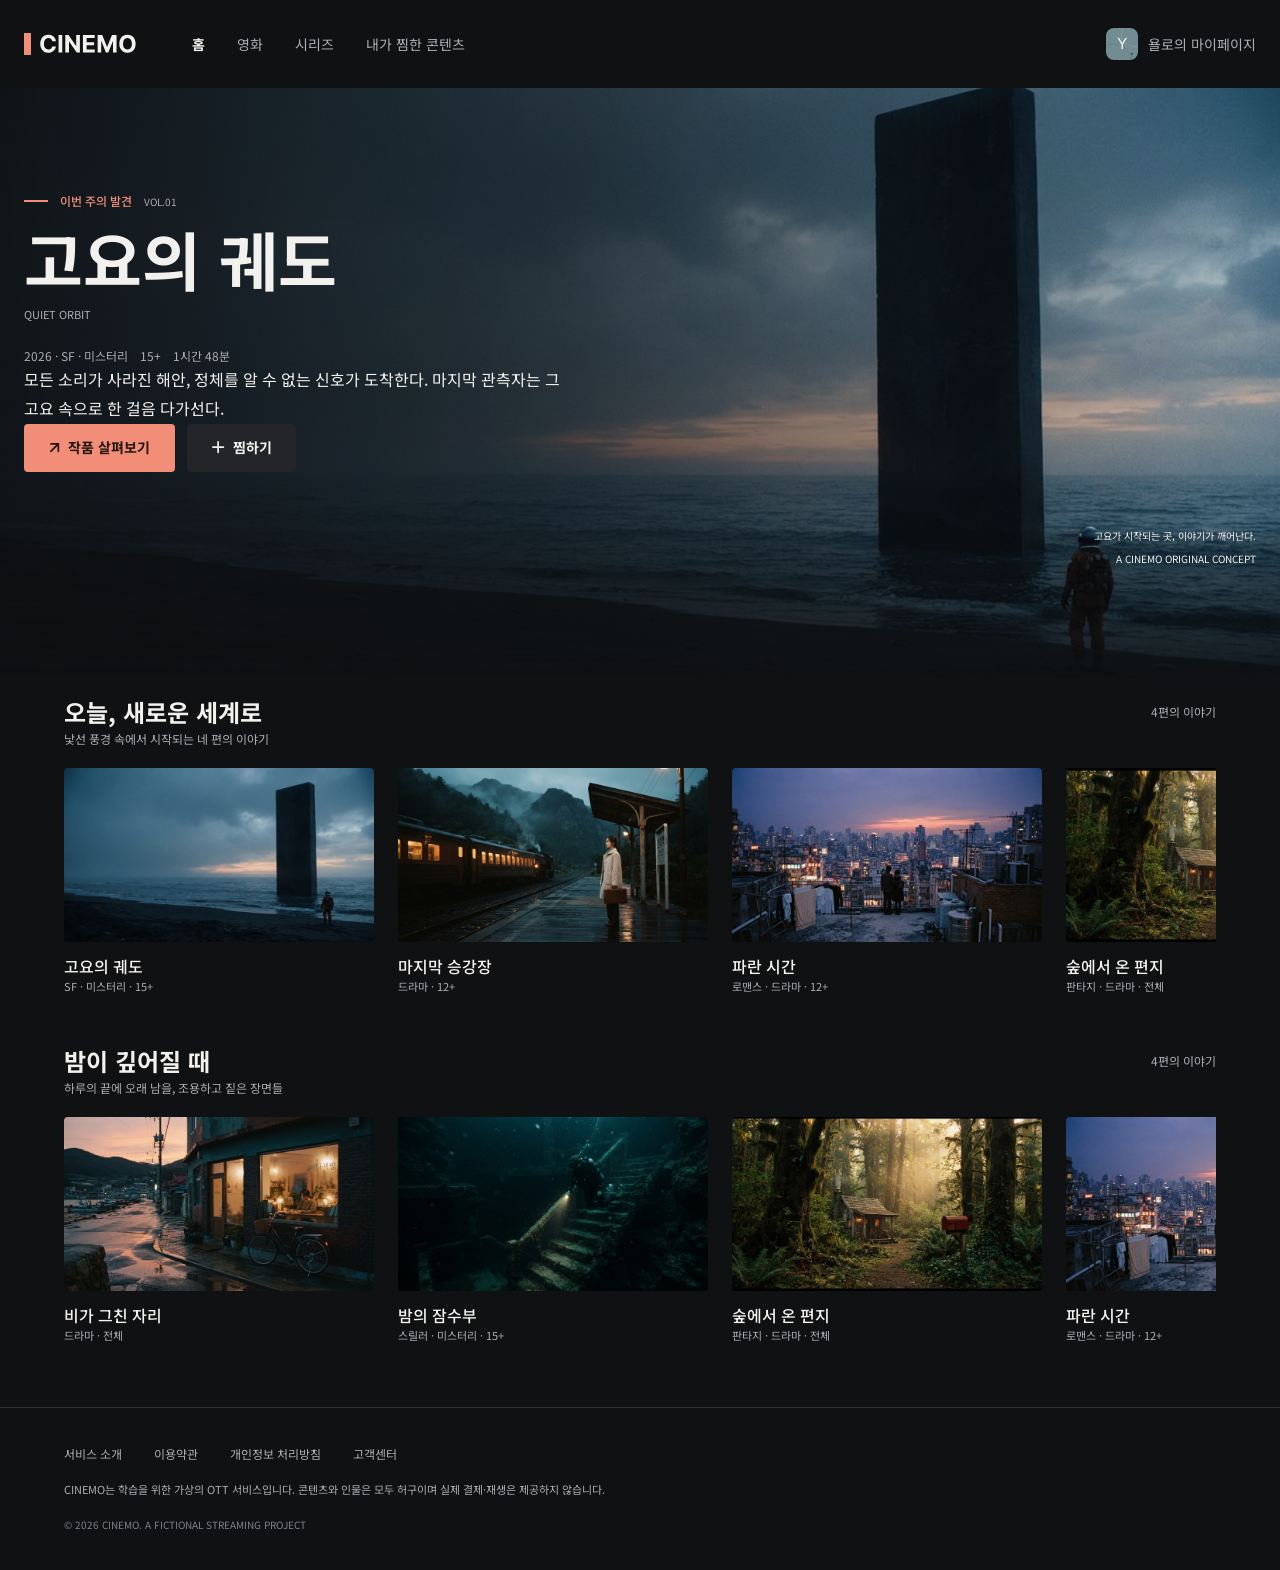
==== commit 9315c494: "메인 페이지 섹션2수정 및 클래스 변경" ====
--- a/index.html
+++ b/index.html
@@ -62,7 +62,7 @@
       </div>
     </header>
     <main>
-      <div class="m-s-1">
+      <div class="main-section1">
         <div class="main-visual">
           <img
             class="mv-poster"
@@ -86,7 +86,7 @@
                 <span class="mv-header-volume">VOL.01</span>
               </div>
               <div class="mv-title">
-                <h1 class="mv-title-text">고요의 궤도</h1>
+                <h2 class="mv-title-text">고요의 궤도</h2>
                 <p class="mv-title-subtitle">QUIET ORBIT</p>
               </div>
               <div class="mv-details">
@@ -102,11 +102,37 @@
               </p>
               <div class="mv-buttons">
                 <a href="index.html#section-1" class="mv-button-left">
-                  <img src="./assets/icon.svg" alt="" />
+                  <svg
+                    width="10"
+                    height="10"
+                    viewBox="0 0 10 10"
+                    fill="none"
+                    xmlns="http://www.w3.org/2000/svg"
+                  >
+                    <path
+                      d="M8.34878 8.34881V0.850006H0.849976M8.34878 0.850006L0.849976 8.34881"
+                      stroke-width="1.7"
+                      stroke-linecap="round"
+                      stroke="#241512"
+                    />
+                  </svg>
                   <span>작품 살펴보기</span>
                 </a>
                 <a href="mypage.html#my-content" class="mv-button-right">
-                  <img src="./assets/plus-icon.svg" alt="" />
+                  <svg
+                    width="13"
+                    height="13"
+                    viewBox="0 0 13 13"
+                    fill="none"
+                    xmlns="http://www.w3.org/2000/svg"
+                  >
+                    <path
+                      d="M0.850006 6.10061H6.10061M6.10061 6.10061H11.3512M6.10061 6.10061V0.850006M6.10061 6.10061V11.3512"
+                      stroke-width="1.7"
+                      stroke-linecap="round"
+                      stroke="#F3F1ED"
+                    />
+                  </svg>
                   <span>찜하기</span>
                 </a>
               </div>
@@ -118,11 +144,11 @@
           </div>
         </div>
       </div>
-      <div class="m-s-2">
+      <div class="main-section2">
         <section id="section-1" class="today-new-world">
           <div class="tnw-header">
             <div class="tnw-header-up">
-              <h2 class="tnw-header-up-title">오늘, 새로운 세계로</h2>
+              <h3 class="tnw-header-up-title">오늘, 새로운 세계로</h3>
               <p class="tnw-header-up-text">4편의 이야기</p>
             </div>
             <p class="tnw-header-down">
@@ -138,7 +164,7 @@
                     alt="해변에 서있는 거대한 석판과 사람"
                 /></a>
                 <div>
-                  <h3>고요의 궤도</h3>
+                  <h4>고요의 궤도</h4>
                   <p>SF · 미스터리 · 15+</p>
                 </div>
               </article>
@@ -151,7 +177,7 @@
                     alt="기차가 지나가는 승강장에 서있는 여인"
                 /></a>
                 <div>
-                  <h3>마지막 승강장</h3>
+                  <h4>마지막 승강장</h4>
                   <p>드라마 · 12+</p>
                 </div>
               </article>
@@ -164,7 +190,7 @@
                     alt="건물 옥상에서 도시를 내려다보는 남녀"
                 /></a>
                 <div>
-                  <h3>파란 시간</h3>
+                  <h4>파란 시간</h4>
                   <p>로맨스 · 드라마 · 12+</p>
                 </div>
               </article>
@@ -177,7 +203,7 @@
                     alt="숲속에 있는 오래된 집과 우체통"
                 /></a>
                 <div>
-                  <h3>숲에서 온 편지</h3>
+                  <h4>숲에서 온 편지</h4>
                   <p>판타지 · 드라마 · 전체</p>
                 </div>
               </article>
@@ -187,7 +213,7 @@
         <section id="section-2" class="deep-night">
           <div class="dn-header">
             <div class="dn-header-up">
-              <h2 class="dn-header-up-title">밤이 깊어질 때</h2>
+              <h3 class="dn-header-up-title">밤이 깊어질 때</h3>
               <p class="dn-header-up-text">4편의 이야기</p>
             </div>
             <p class="dn-header-down">
@@ -203,7 +229,7 @@
                     alt="비가 그친 해변마을에 가게와 앞에있는 자전거"
                 /></a>
                 <div>
-                  <h3>비가 그친 자리</h3>
+                  <h4>비가 그친 자리</h4>
                   <p>드라마 · 전체</p>
                 </div>
               </article>
@@ -216,7 +242,7 @@
                     alt="바닷속에 계단을 내려가는 잠수부"
                 /></a>
                 <div>
-                  <h3>밤의 잠수부</h3>
+                  <h4>밤의 잠수부</h4>
                   <p>스릴러 · 미스터리 · 15+</p>
                 </div>
               </article>
@@ -229,7 +255,7 @@
                     alt="숲속에 있는 오래된 집과 우체통"
                 /></a>
                 <div>
-                  <h3>숲에서 온 편지</h3>
+                  <h4>숲에서 온 편지</h4>
                   <p>판타지 · 드라마 · 전체</p>
                 </div>
               </article>
@@ -242,7 +268,7 @@
                     alt="건물 옥상에서 도시를 내려다보는 남녀"
                 /></a>
                 <div>
-                  <h3>파란 시간</h3>
+                  <h4>파란 시간</h4>
                   <p>로맨스 · 드라마 · 12+</p>
                 </div>
               </article>
--- a/styles/style.css
+++ b/styles/style.css
@@ -251,7 +251,7 @@
   position: absolute;
   z-index: -1;
 }
-.m-s-1 ul {
+.main-section1 ul {
   list-style: none;
   margin: 0;
   padding: 0;
@@ -380,12 +380,10 @@
 .mv-title-text {
   font-size: 64px;
   font-weight: 700;
-  margin: 0;
 }
 .mv-title-subtitle {
   font-size: 11px;
   font-weight: 400;
-  margin: 0;
 }
 .mv-details li {
   font-size: 12px;
@@ -460,143 +458,125 @@
 /*메인 인덱스 섹션1 끝*/
 
 /*메인 인덱스 섹션2 시작*/
-
-main .m-s-2 img {
-  width: 310px;
+.main-section2 {
+  margin: 0 auto;
+  padding: 16px 64px 64px;
+  width: 100%;
+  max-width: 1440px;
+  display: flex;
+  flex-direction: column;
+  box-sizing: border-box;
+  gap: 48px;
+}
+
+main .main-section2 img {
+  width: 100%;
   height: 174px;
   object-fit: cover;
   border-radius: 4px;
 }
-.m-s-2 ul {
+.main-section2 ul {
+  display: flex;
+  flex-direction: row;
+  gap: 24px;
   list-style: none;
-  margin: 0;
-  padding: 0;
   overflow-x: auto;
-}
-.m-s-2 ul::-webkit-scrollbar {
+  width: 100%;
+  overflow-x: auto;
+  overflow-y: hidden;
+  box-sizing: border-box;
+}
+.main-section2 li {
+  flex: 0 0 310px;
+}
+.main-section2 ul::-webkit-scrollbar {
   height: 5px;
-  width: 100%;
-}
-.m-s-2 ul::-webkit-scrollbar-track {
+}
+.main-section2 ul::-webkit-scrollbar-track {
   background-color: var(--sub-button-text);
 }
-.m-s-2 ul::-webkit-scrollbar-thumb {
+.main-section2 ul::-webkit-scrollbar-thumb {
   background-color: #7e8289;
 }
-.m-s-2 ul::-webkit-scrollbar-thumb:hover {
+.main-section2 ul::-webkit-scrollbar-thumb:hover {
   background-color: #a5adb7;
 }
 .today-new-world,
 .deep-night {
+  width: 100%;
+  margin: auto;
+  min-width: 0;
   display: flex;
   flex-direction: column;
   box-sizing: border-box;
   gap: 20px;
-  max-width: 1440px;
-  margin: auto;
-}
-.today-new-world {
-  padding-top: 16px;
-}
-.deep-night {
-  padding-top: 48px;
-  padding-bottom: 64px;
 }
 .tnw-header,
 .dn-header {
+  max-width: 1440px;
   display: flex;
   flex-direction: column;
   box-sizing: border-box;
-  max-width: 1440px;
-  padding: 0 64px 0 64px;
 }
 .tnw-header-up,
 .dn-header-up {
   display: flex;
   flex-direction: row;
   justify-content: space-between;
+  align-items: center;
   box-sizing: border-box;
-  align-items: center;
-}
-
-.tnw-content,
-.dn-content {
-  display: flex;
-  flex-direction: row;
-  column-gap: 24px;
-  width: 100%;
-  box-sizing: border-box;
-}
+}
+
 .main-content-view {
+  width: 100%;
   display: flex;
   flex-direction: column;
-  width: 100%;
   box-sizing: border-box;
   gap: 12px;
 }
-.m-content-first-child {
-  padding-left: 64px;
-}
-.m-content-last-child {
-  padding-right: 64px;
-}
-
-.today-new-world h2,
-.deep-night h2 {
+
+.today-new-world h3,
+.deep-night h3 {
   font-size: 24px;
   font-weight: 700;
-  margin: 0;
-}
-.today-new-world h3,
-.deep-night h3 {
+}
+.today-new-world h4,
+.deep-night h4 {
   font-size: 16px;
   font-weight: 500;
-  margin: 0;
 }
 .tnw-content p,
 .dn-content p {
   font-size: 11px;
   font-weight: 400;
-  margin: 0;
 }
 .tnw-header p,
 .dn-header p {
   font-size: 12px;
   font-weight: 400;
-  margin: 0;
-}
+}
+
 @media (max-width: 1023px) {
-  .m-s-2 ul::-webkit-scrollbar {
+  .main-section2 ul::-webkit-scrollbar {
     height: 4px;
+    .main-section2 ul {
+      overflow-x: auto;
+    }
   }
 }
 @media (max-width: 767px) {
-  .tnw-header,
-  .dn-header {
-    padding: 0 24px 0 24px;
-  }
-  .m-content-first-child {
-    padding-left: 24px;
-  }
-  .m-content-last-child {
-    padding-right: 24px;
-  }
-  .today-new-world {
-    padding-top: 8px;
-  }
-  .deep-night {
-    padding-top: 36px;
-    padding-bottom: 40px;
+  .main-section2 {
+    padding: 8px 24px 40px;
   }
   .tnw-header-up-text,
   .dn-header-up-text {
     display: none;
   }
-  .today-new-world h2,
-  .deep-night h2 {
+  .today-new-world h3,
+  .deep-night h3 {
     font-size: 20px;
   }
-  .m-s-2 ul::-webkit-scrollbar {
+  .main-section2 ul::-webkit-scrollbar {
     height: 3px;
   }
 }
@@ -637,7 +617,6 @@
 .mypage-my-cinemo {
   font-size: 11px;
   color: var(--warm-coral);
-  margin: 0;
 }
 .mypage-mypage h2 {
   margin: 0;
@@ -647,12 +626,10 @@
 .mypage-mypage h2 {
   font-size: 40px;
   font-weight: 700;
-  margin: 0;
 }
 .mypage-mypage-p {
   font-size: 15px;
   color: var(--secondary);
-  margin: 0;
 }
 .mypage-mypage h1 {
   font-size: 40px;
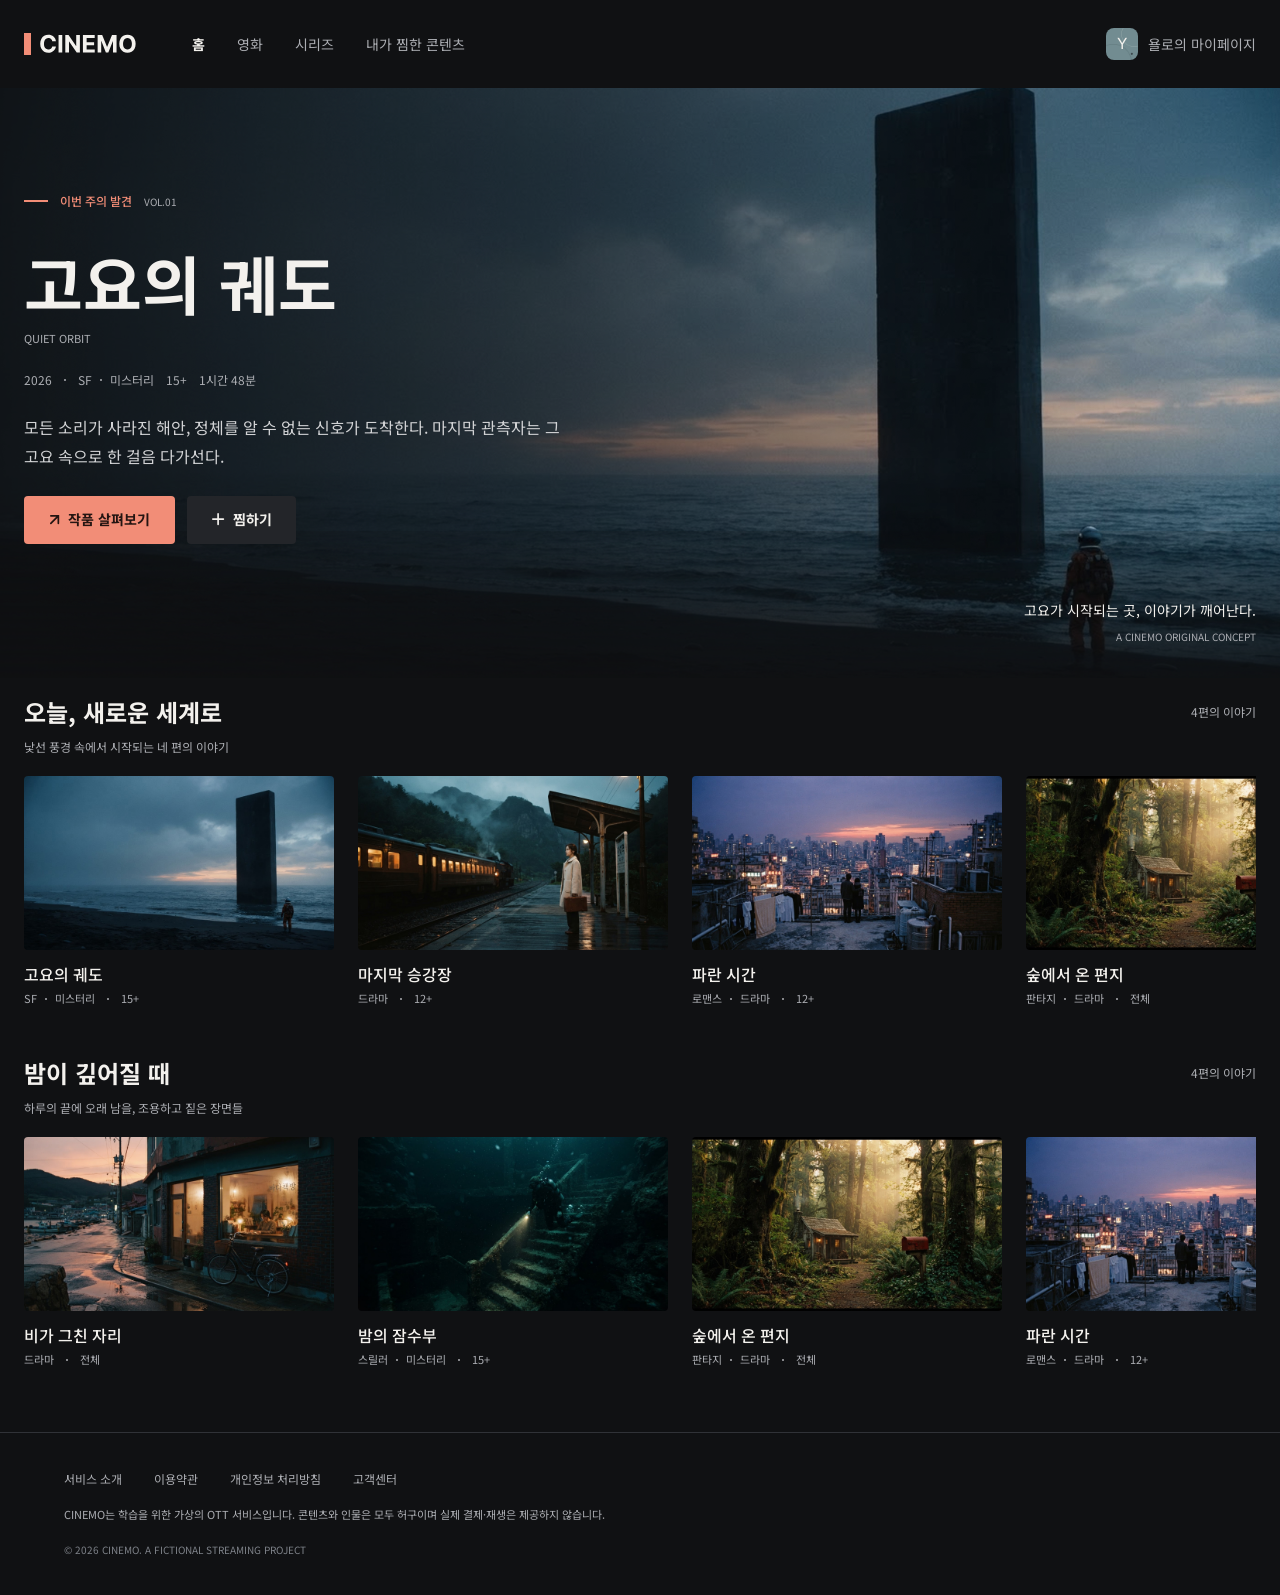
==== commit c7d51a8f: "메인페이지 배치 수정" ====
--- a/index.html
+++ b/index.html
@@ -91,7 +91,11 @@
               </div>
               <div class="mv-details">
                 <ul>
-                  <li>2026 · SF · 미스터리</li>
+                  <li class="mv-details-dot-mom">
+                    <span>2026</span
+                    ><span class="mv-details-dot-big-space">SF</span
+                    ><span class="mv-details-dot">미스터리</span>
+                  </li>
                   <li>15+</li>
                   <li>1시간 48분</li>
                 </ul>
@@ -165,7 +169,11 @@
                 /></a>
                 <div>
                   <h4>고요의 궤도</h4>
-                  <p>SF · 미스터리 · 15+</p>
+                  <p>
+                    <span>SF</span
+                    ><span class="main-section2-dot">미스터리</span
+                    ><span class="main-section2-dot-big-space">15+</span>
+                  </p>
                 </div>
               </article>
             </li>
@@ -178,7 +186,10 @@
                 /></a>
                 <div>
                   <h4>마지막 승강장</h4>
-                  <p>드라마 · 12+</p>
+                  <p>
+                    <span>드라마</span
+                    ><span class="main-section2-dot-big-space">12+</span>
+                  </p>
                 </div>
               </article>
             </li>
@@ -191,7 +202,11 @@
                 /></a>
                 <div>
                   <h4>파란 시간</h4>
-                  <p>로맨스 · 드라마 · 12+</p>
+                  <p>
+                    <span>로맨스</span
+                    ><span class="main-section2-dot">드라마</span
+                    ><span class="main-section2-dot-big-space">12+</span>
+                  </p>
                 </div>
               </article>
             </li>
@@ -204,7 +219,11 @@
                 /></a>
                 <div>
                   <h4>숲에서 온 편지</h4>
-                  <p>판타지 · 드라마 · 전체</p>
+                  <p>
+                    <span>판타지</span
+                    ><span class="main-section2-dot">드라마</span
+                    ><span class="main-section2-dot-big-space">전체</span>
+                  </p>
                 </div>
               </article>
             </li>
@@ -230,7 +249,10 @@
                 /></a>
                 <div>
                   <h4>비가 그친 자리</h4>
-                  <p>드라마 · 전체</p>
+                  <p>
+                    <span>드라마</span
+                    ><span class="main-section2-dot-big-space">전체</span>
+                  </p>
                 </div>
               </article>
             </li>
@@ -243,7 +265,11 @@
                 /></a>
                 <div>
                   <h4>밤의 잠수부</h4>
-                  <p>스릴러 · 미스터리 · 15+</p>
+                  <p>
+                    <span>스릴러</span
+                    ><span class="main-section2-dot">미스터리</span
+                    ><span class="main-section2-dot-big-space">15+</span>
+                  </p>
                 </div>
               </article>
             </li>
@@ -256,7 +282,11 @@
                 /></a>
                 <div>
                   <h4>숲에서 온 편지</h4>
-                  <p>판타지 · 드라마 · 전체</p>
+                  <p>
+                    <span>판타지</span
+                    ><span class="main-section2-dot">드라마</span
+                    ><span class="main-section2-dot-big-space">전체</span>
+                  </p>
                 </div>
               </article>
             </li>
@@ -269,7 +299,11 @@
                 /></a>
                 <div>
                   <h4>파란 시간</h4>
-                  <p>로맨스 · 드라마 · 12+</p>
+                  <p>
+                    <span>로맨스</span
+                    ><span class="main-section2-dot">드라마</span
+                    ><span class="main-section2-dot-big-space">12+</span>
+                  </p>
                 </div>
               </article>
             </li>
@@ -278,24 +312,26 @@
       </div>
     </main>
     <footer class="footer">
-      <nav class="footer-nav">
-        <a href="#" class="footer-link">서비스 소개</a>
-        <a href="#" class="footer-link">이용약관</a>
-        <a href="#" class="footer-link">개인정보 처리방침</a>
-        <a href="#" class="footer-link">고객센터</a>
-      </nav>
-      <p class="footer-notice">
-        <span class="footer-notice-line"
-          >CINEMO는 학습을 위한 가상의 OTT 서비스입니다.</span
-        >
-        <span class="footer-notice-line"
-          >콘텐츠와 인물은 모두 허구이며 실제 결제·재생은 제공하지
-          않습니다.</span
-        >
-      </p>
-      <p class="footer-copyright">
-        © 2026 CINEMO. A FICTIONAL STREAMING PROJECT
-      </p>
+      <div class="footer-inner">
+        <nav class="footer-nav">
+          <a href="#" class="footer-link">서비스 소개</a>
+          <a href="#" class="footer-link">이용약관</a>
+          <a href="#" class="footer-link">개인정보 처리방침</a>
+          <a href="#" class="footer-link">고객센터</a>
+        </nav>
+        <p class="footer-notice">
+          <span class="footer-notice-line"
+            >CINEMO는 학습을 위한 가상의 OTT 서비스입니다.</span
+          >
+          <span class="footer-notice-line"
+            >콘텐츠와 인물은 모두 허구이며 실제 결제·재생은 제공하지
+            않습니다.</span
+          >
+        </p>
+        <p class="footer-copyright">
+          © 2026 CINEMO. A FICTIONAL STREAMING PROJECT
+        </p>
+      </div>
     </footer>
   </body>
 </html>
--- a/styles/style.css
+++ b/styles/style.css
@@ -10,6 +10,10 @@
   --sub-button-text: #232529;
   --profile-background: #1a1c1f;
 }
+html {
+  scroll-behavior: smooth;
+  scroll-padding-top: 24px;
+}
 body {
   background-color: var(--background);
   margin: 0;
@@ -180,13 +184,16 @@
 /*공통 헤더 끝*/
 
 .footer {
+  border-top: 1px solid #303237;
+}
+.footer-inner {
   display: flex;
   flex-direction: column;
   gap: 20px;
   padding: 40px 64px;
-  border-top: 1px solid #303237;
   max-width: 1440px;
-  margin: auto;
+  margin: 0 auto;
+  box-sizing: border-box;
 }
 .footer-nav {
   display: flex;
@@ -219,12 +226,12 @@
   .footer-notice-line {
     display: block;
   }
-  .footer {
+  .footer-inner {
     padding: 32px 24px;
   }
 }
 @media (max-width: 359px) {
-  .footer {
+  .footer-inner {
     padding: 32px 16px;
   }
   .footer-nav {
@@ -284,6 +291,8 @@
 
 .mv-up {
   width: 540px;
+  display: flex;
+  flex-direction: column;
   gap: 24px;
 }
 .mv-down {
@@ -300,14 +309,11 @@
   height: 2px;
   background-color: var(--warm-coral);
   display: inline-block;
-  margin-bottom: 4px;
-  margin-right: 12px;
 }
 .mv-details > ul {
   display: flex;
   flex-direction: row;
   gap: 12px;
-  margin-top: 24px;
 }
 .mv-buttons {
   display: flex;
@@ -372,6 +378,40 @@
   font-size: 12px;
   font-weight: 500;
   color: var(--warm-coral);
+  display: flex;
+  flex-direction: row;
+  justify-content: center;
+  align-items: center;
+  gap: 12px;
+}
+.mv-details-dot-mom {
+  display: flex;
+  flex-direction: row;
+}
+.mv-details-dot,
+.mv-details-dot-big-space {
+  display: flex;
+  flex-direction: row;
+  justify-content: center;
+  align-items: center;
+}
+.mv-details-dot::before {
+  content: "";
+  width: 2px;
+  height: 2px;
+  background-color: var(--secondary);
+  display: inline-block;
+  border-radius: 2px;
+  margin: 0 8px;
+}
+.mv-details-dot-big-space::before {
+  content: "";
+  width: 2px;
+  height: 2px;
+  background-color: var(--secondary);
+  display: inline-block;
+  border-radius: 2px;
+  margin: 0 12px;
 }
 .mv-header-volume {
   font-size: 10px;
@@ -393,7 +433,7 @@
   font-size: 16px;
   font-weight: 400;
   line-height: 185%;
-  color: var(--text);
+  color: #d2d3d5;
 }
 .mv-button-left span {
   font-size: 14px;
@@ -406,13 +446,16 @@
   color: var(--text);
 }
 
-.mv-down p {
+.mv-down p:first-child {
+  font-size: 14px;
+  font-weight: 400;
+  color: var(--text);
+}
+.mv-down p:last-child {
   font-size: 10px;
   font-weight: 400;
-  margin: 0;
-  color: var(--text);
-}
-
+  color: var(--secondary);
+}
 @media (max-width: 767px) {
   .main-visual {
     position: relative;
@@ -439,8 +482,8 @@
     margin-bottom: 183px;
   }
   .main-visual-info {
-    margin-top: 185px;
-    padding-left: 24px;
+    margin-top: 140px;
+    padding-left: 16px;
   }
   .mv-down {
     display: none;
@@ -452,15 +495,17 @@
     font-size: 14px;
   }
 }
-.main-content-view {
-  cursor: pointer;
+@media (max-width: 359px) {
+  .mv-description {
+    max-width: 300px;
+  }
 }
 /*메인 인덱스 섹션1 끝*/
 
 /*메인 인덱스 섹션2 시작*/
 .main-section2 {
   margin: 0 auto;
-  padding: 16px 64px 64px;
+  padding: 16px 24px 64px;
   width: 100%;
   max-width: 1440px;
   display: flex;
@@ -471,23 +516,21 @@
 
 main .main-section2 img {
   width: 100%;
-  height: 174px;
+  height: auto;
   object-fit: cover;
   border-radius: 4px;
 }
 .main-section2 ul {
+  width: 100%;
   display: flex;
   flex-direction: row;
   gap: 24px;
   list-style: none;
   overflow-x: auto;
-  width: 100%;
-  overflow-x: auto;
   overflow-y: hidden;
-  box-sizing: border-box;
 }
 .main-section2 li {
-  flex: 0 0 310px;
+  flex: 1 0 310px;
 }
 .main-section2 ul::-webkit-scrollbar {
   height: 5px;
@@ -517,6 +560,7 @@
   display: flex;
   flex-direction: column;
   box-sizing: border-box;
+  gap: 8px;
 }
 .tnw-header-up,
 .dn-header-up {
@@ -534,7 +578,44 @@
   box-sizing: border-box;
   gap: 12px;
 }
-
+.main-content-view {
+  cursor: pointer;
+}
+.main-content-view div {
+  display: flex;
+  flex-direction: column;
+  gap: 4px;
+}
+.main-section2 ul li p {
+  display: flex;
+  flex-direction: row;
+  align-items: center;
+}
+.main-section2-dot,
+.main-section2-dot-big-space {
+  display: flex;
+  flex-direction: row;
+  justify-content: center;
+  align-items: center;
+}
+.main-section2-dot::before {
+  content: "";
+  width: 2px;
+  height: 2px;
+  background-color: var(--secondary);
+  display: inline-block;
+  border-radius: 2px;
+  margin: 0 8px;
+}
+.main-section2-dot-big-space::before {
+  content: "";
+  width: 2px;
+  height: 2px;
+  background-color: var(--secondary);
+  display: inline-block;
+  border-radius: 2px;
+  margin: 0 12px;
+}
 .today-new-world h3,
 .deep-night h3 {
   font-size: 24px;
@@ -566,7 +647,7 @@
 }
 @media (max-width: 767px) {
   .main-section2 {
-    padding: 8px 24px 40px;
+    padding: 8px 16px 40px;
   }
   .tnw-header-up-text,
   .dn-header-up-text {
@@ -905,8 +986,7 @@
 .mypage-content h4 {
   font-size: 16px;
   font-weight: 500;
-  margin: 0;
-  padding-bottom: 4px;
+  padding: 0;
 }
 .mypage-content p {
   font-size: 11px;
@@ -1204,6 +1284,7 @@
   font-size: 12px;
   color: var(--secondary);
 }
+
 /*프로필 푸터 끝*/
 
 /*프로필 끝*/
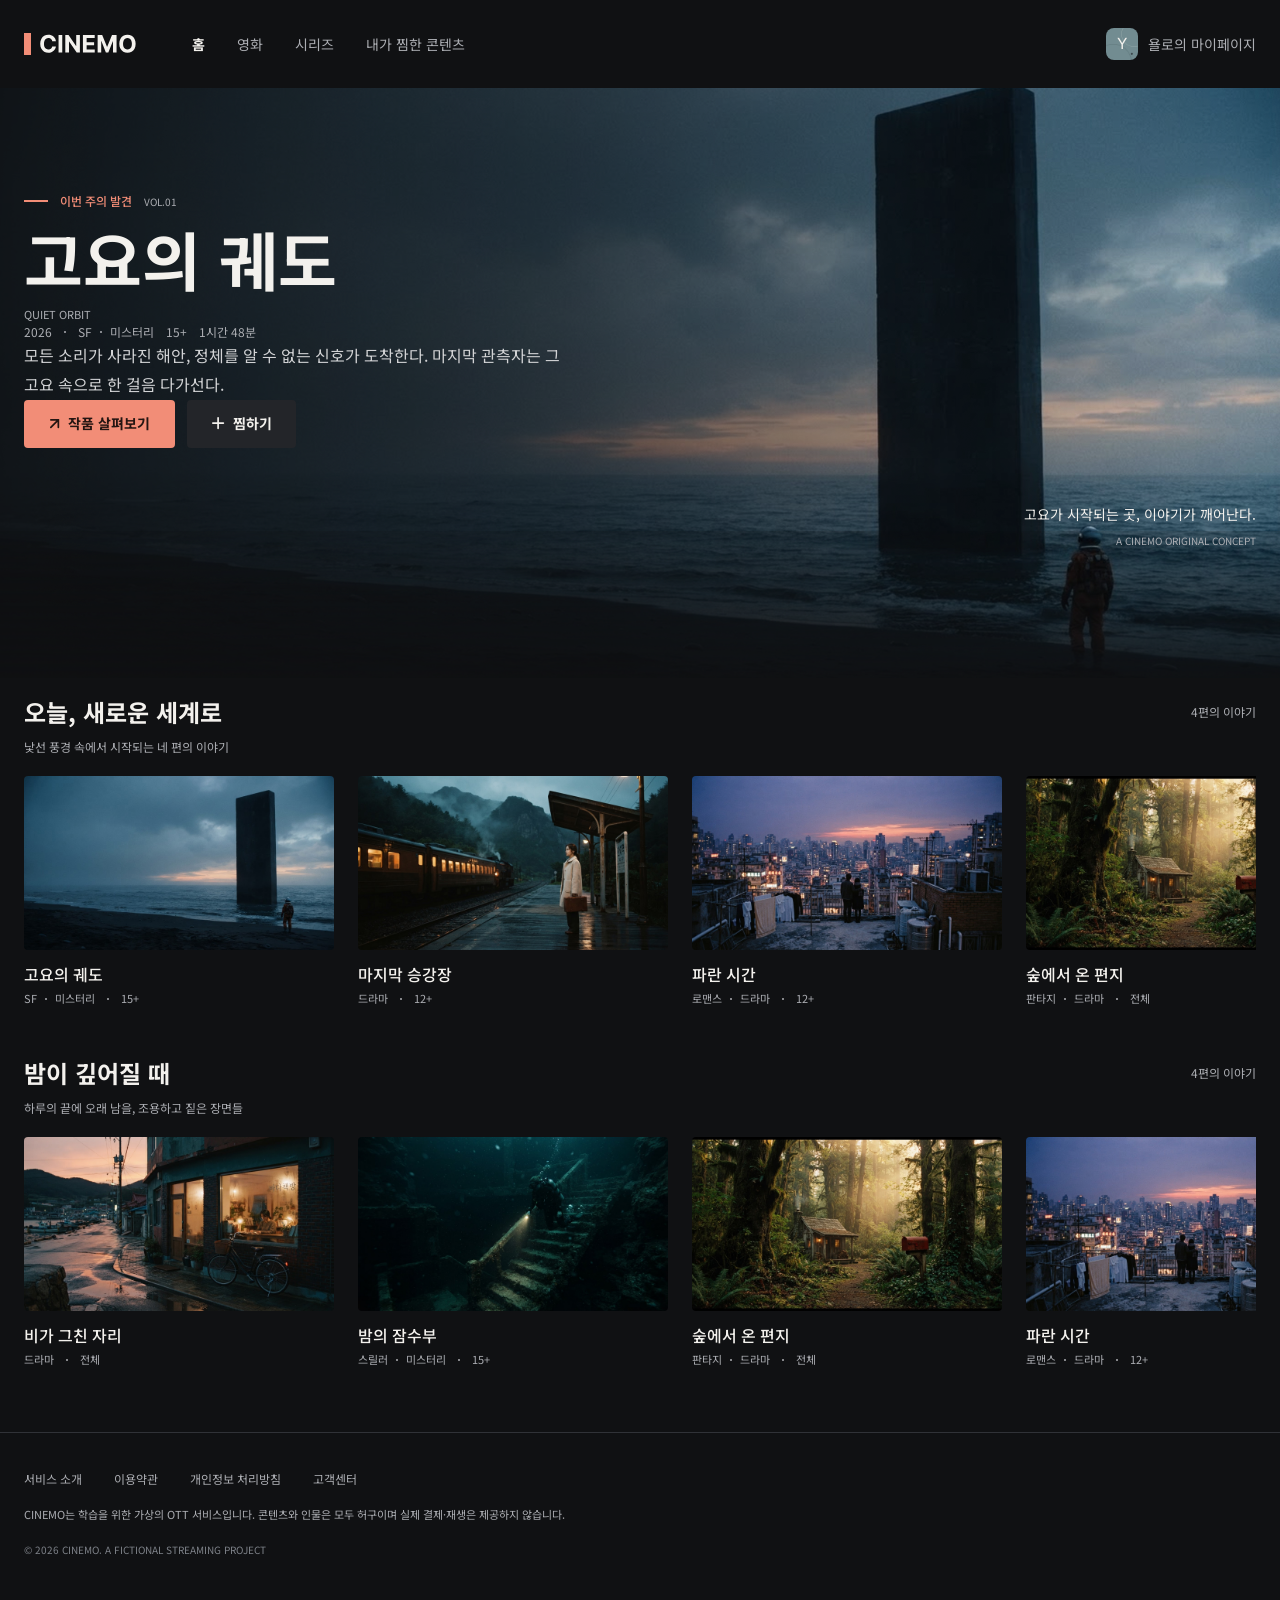
==== commit a129211f: "파일 삭제된거 복구" ====
--- a/index.html
+++ b/index.html
@@ -335,3 +335,4 @@
     </footer>
   </body>
 </html>
+/*임시저장*/
--- a/styles/style.css
+++ b/styles/style.css
@@ -190,7 +190,7 @@
   display: flex;
   flex-direction: column;
   gap: 20px;
-  padding: 40px 64px;
+  padding: 40px 24px;
   max-width: 1440px;
   margin: 0 auto;
   box-sizing: border-box;
@@ -227,7 +227,7 @@
     display: block;
   }
   .footer-inner {
-    padding: 32px 24px;
+    padding: 32px 16px;
   }
 }
 @media (max-width: 359px) {
@@ -291,8 +291,6 @@
 
 .mv-up {
   width: 540px;
-  display: flex;
-  flex-direction: column;
   gap: 24px;
 }
 .mv-down {
@@ -570,7 +568,6 @@
   align-items: center;
   box-sizing: border-box;
 }
-
 .main-content-view {
   width: 100%;
   display: flex;
@@ -986,7 +983,6 @@
 .mypage-content h4 {
   font-size: 16px;
   font-weight: 500;
-  padding: 0;
 }
 .mypage-content p {
   font-size: 11px;
@@ -1320,3 +1316,4 @@
     width: 60%;
   }
 }
+/*임시저장*/
